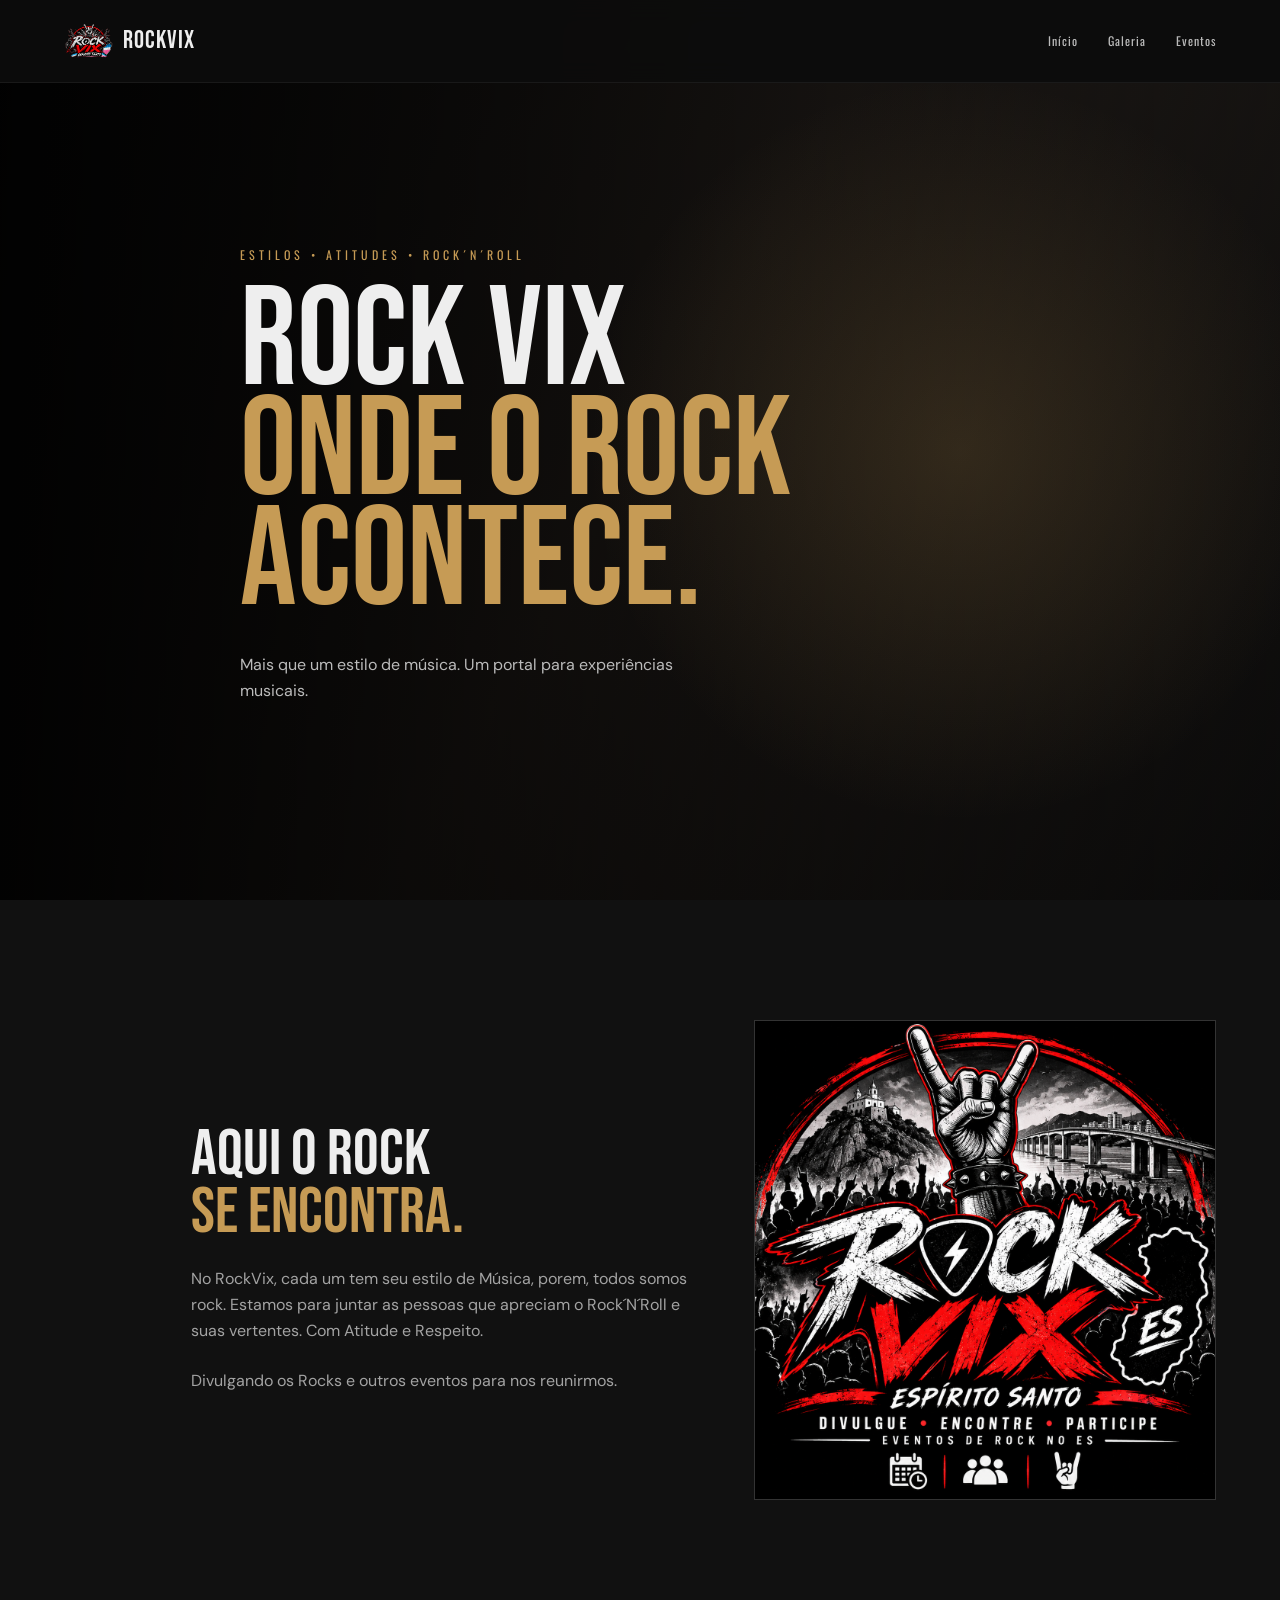
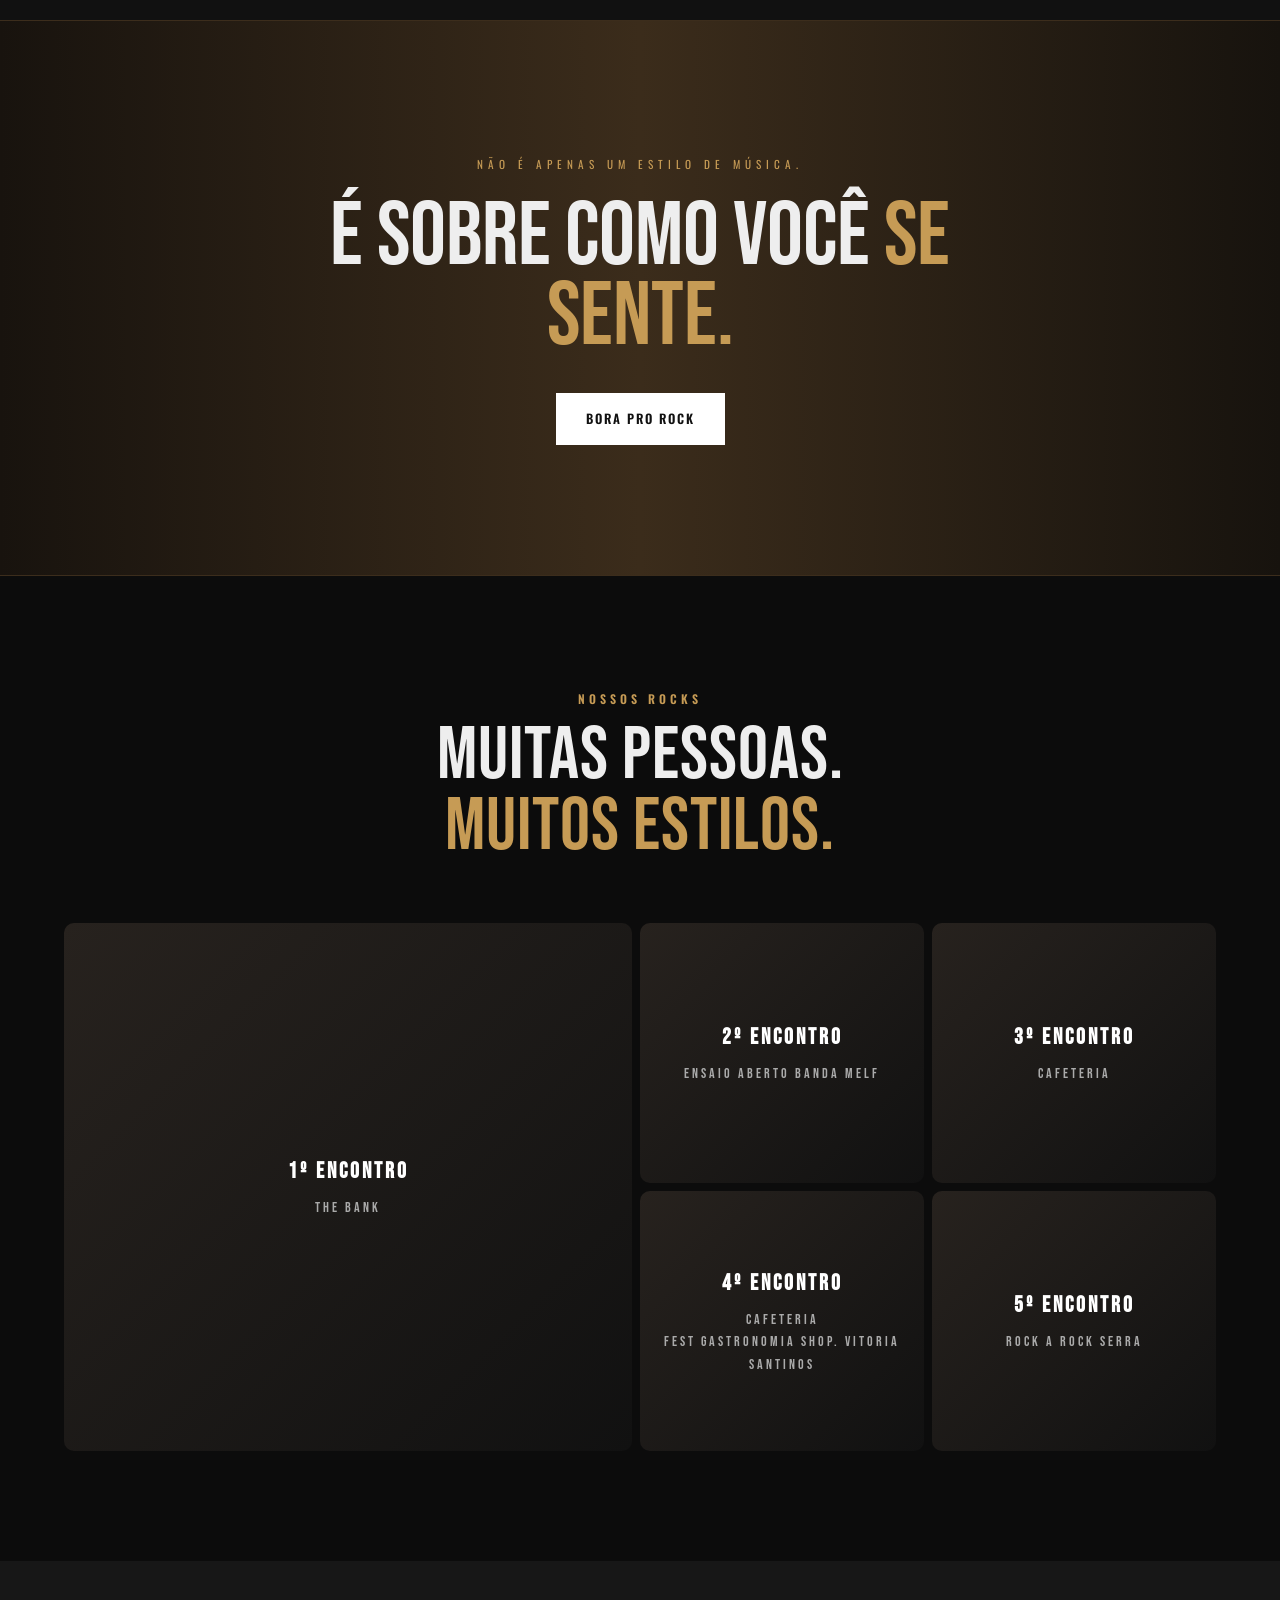
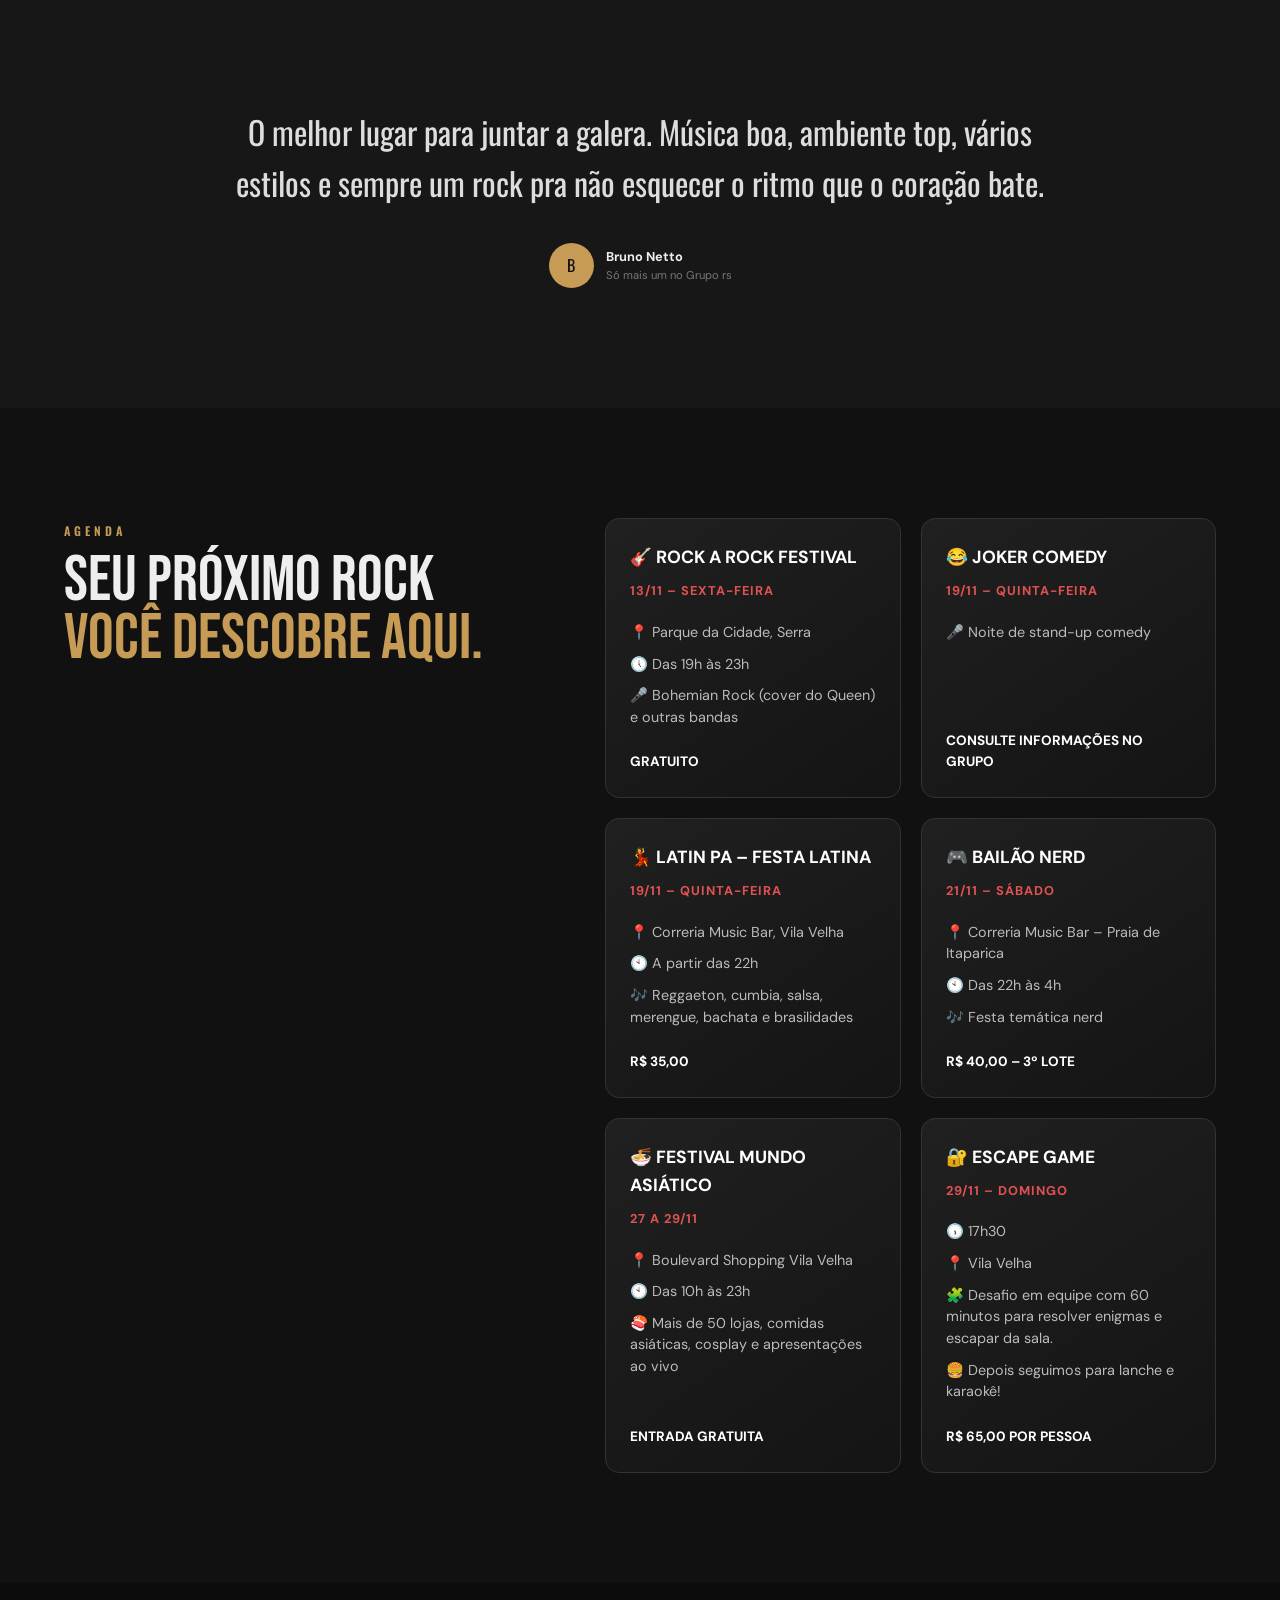
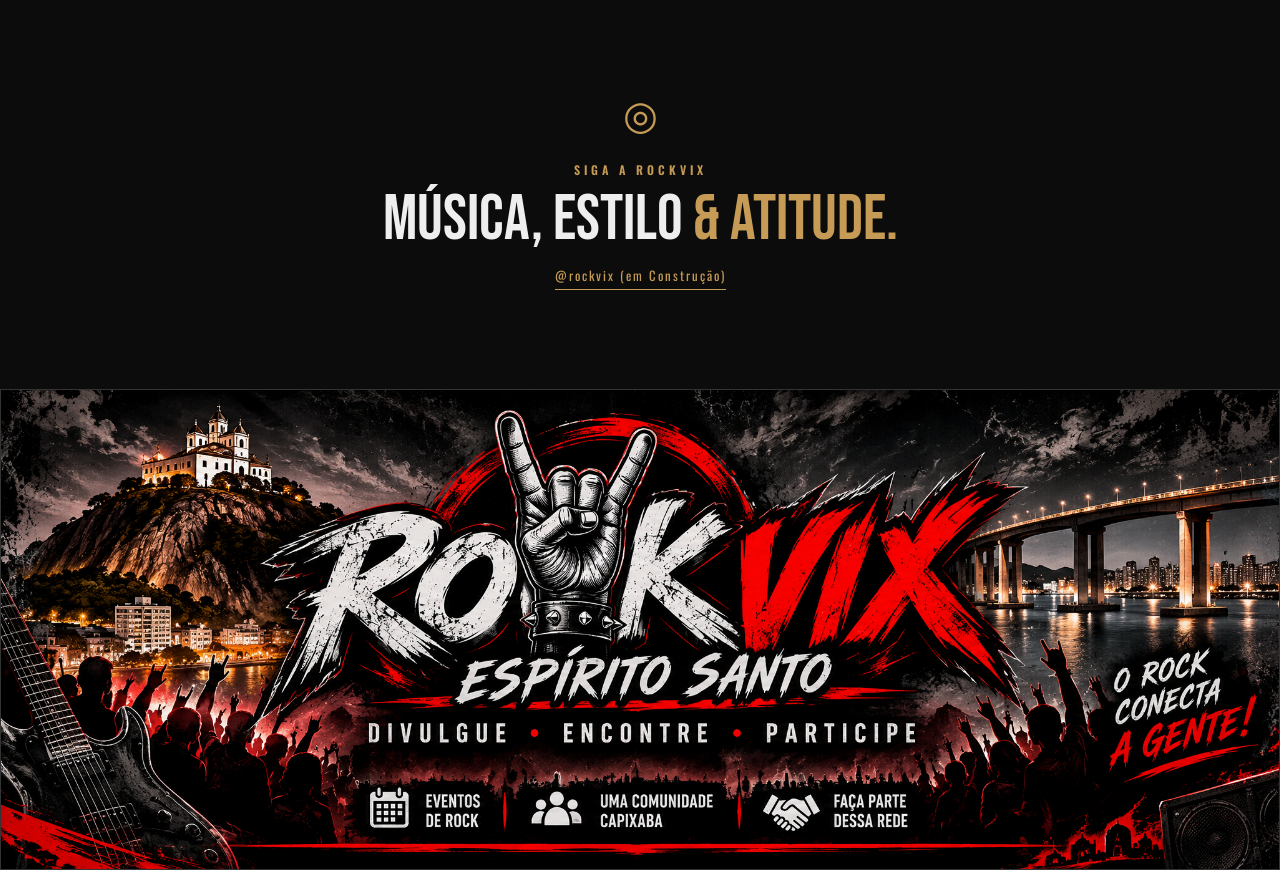
==== index.html @ 3e1a6575 "Update encounter titles and descriptions in gallery" ====
<!DOCTYPE html>
<html lang="pt-BR">
<head>
    <meta charset="UTF-8">
    <meta name="viewport" content="width=device-width, initial-scale=1.0">
    <meta name="description" content="ROCK VIX.">
    <meta name="referrer" content="strict-origin-when-cross-origin">
    <title>ROCK VIX - ONDE O ROCK ACONTECE</title>
    <link rel="preconnect" href="https://fonts.googleapis.com">
    <link rel="preconnect" href="https://fonts.gstatic.com" crossorigin>
    <link href="https://fonts.googleapis.com/css2?family=Bebas+Neue&family=DM+Sans:wght@400;500;600;700&family=Oswald:wght@400;500;600;700&display=swap"
        rel="stylesheet">
    <link rel="stylesheet" href="style.css">
</head>

<body>
<header class="header" id="header">
    <div class="container nav-container">
        <a href="#inicio" class="logo">
            <span class="logo-crown logo-container">
                <img alt="Rockvix-logo" src="logo-superior.png"/>
            </span>
            <span class="logo-text">
                ROCKVIX
            </span>
        </a>
        <nav class="nav" id="nav">
            <a href="#inicio">Início</a>
            <a href="#galeria">Galeria</a>
            <a href="#eventos">Eventos</a>
        </nav>
        <button
            class="menu-button" id="menuButton" aria-label="Abrir menu">
            ☰
        </button>
    </div>
</header>

<section class="hero" id="inicio">
    <div class="hero-background"></div>
    <div class="hero-overlay"></div>
    <div class="container hero-content">
        <span class="hero-tag">
            ESTILOS • ATITUDES • ROCK´N´ROLL
        </span>
        <h1>
           ROCK VIX
            <span>ONDE O ROCK ACONTECE.</span>
        </h1>
        <p>
            Mais que um estilo de música. Um portal para experiências musicais.
        </p>
    </div>
</section>


<section class="intro">
    <div class="container intro-grid">
        <div class="intro-number"> </div>
        <div class="intro-content">
            <h2>
                Aqui o rock
                <span>se encontra.</span>
            </h2>
            <p>
                No RockVix, cada um tem seu estilo
                de Música, porem, todos somos rock.
                Estamos para juntar as pessoas que
                apreciam o Rock´N´Roll e suas vertentes.
                Com Atitude e Respeito.
            </p>
            <p>
                Divulgando os Rocks e outros eventos para nos reunirmos.
            </p>
        </div>
        <div class="intro-image">
            <div class="image-box">
                    <img alt="Rockvix-logo" src="logo.png"/>
            </div>
        </div>
    </div>
</section>

<section class="banner">
    <div class="container banner-content">
        <span>
            NÃO É APENAS UM ESTILO DE MÚSICA.
        </span>
        <h2>
            É sobre como você
            <strong>se sente.</strong>
        </h2>
        <a href="#eventos" class="button button-light">
            BORA PRO ROCK 
        </a>
    </div>
</section>


<section class="section gallery" id="galeria">
    <div class="container">
        <div class="section-header">
            <span class="section-label">NOSSOS ROCKS</span>
            <h2>
                Muitas pessoas.
                <span>Muitos estilos.</span>
            </h2>
        </div>

        <div class="gallery-grid">

            <a href="encontro1.html" class="gallery-item large">
                <div class="gallery-placeholder">
                    <h3>1º encontro</h3>
                    <span>The Bank</span>
                </div>
            </a>

            <a href="encontro2.html" class="gallery-item">
                <div class="gallery-placeholder">
                    <h3>2º encontro</h3>
                    <span> Ensaio Aberto Banda MELF</span>
                </div>
            </a>

            <a href="encontro3.html" class="gallery-item">
                <div class="gallery-placeholder">
                    <h3>3º encontro</h3>
                    <span>Cafeteria</span>
                </div>
            </a>

            <a href="galerias/galera.html" class="gallery-item">
                <div class="gallery-placeholder">
                    <h3>4º Encontro</h3>
                    <span>Cafeteria</span>
                    <span>Fest Gastronomia Shop. Vitoria</span>
                    <span>Santinos</span>
                </div>
            </a>

            <a href="galerias/encontros.html" class="gallery-item">
                <div class="gallery-placeholder">
                    <h3>5º Encontro</h3>
                    <span>Rock a Rock Serra</span>
                </div>
            </a>

        </div>
    </div>
</section>


<section class="testimonial">
    <div class="container">
        <blockquote>
            O melhor lugar para juntar a galera.
            Música boa, ambiente top, vários estilos 
            e sempre um rock pra não esquecer o ritmo que o coração bate.
        </blockquote>

        <div class="testimonial-client">
            <div class="avatar">
                B 
            </div>
            <div>
                <strong>
                    Bruno Netto
                </strong>
                <span>
                    Só mais um no Grupo rs
                </span>
            </div>
        </div>
    </div>
</section>


<section class="section booking" id="eventos">
    <div class="container booking-grid">
        <div class="booking-info">
            <span class="section-label">AGENDA</span>
            <h2>
                Seu próximo rock
                <span>você descobre aqui.</span>
            </h2>
        </div>

        <div class="booking-events">
            <article class="event-card">
                <h3>🎸 ROCK A ROCK FESTIVAL</h3>
                <span class="event-date">13/11 – SEXTA-FEIRA</span>
                <p>📍 Parque da Cidade, Serra</p>
                <p>🕔 Das 19h às 23h</p>
                <p>🎤 Bohemian Rock (cover do Queen) e outras bandas</p>
                <span class="event-price">GRATUITO</span>
            </article>

            <article class="event-card">
                <h3>😂 JOKER COMEDY</h3>
                <span class="event-date">19/11 – QUINTA-FEIRA</span>
                <p>🎤 Noite de stand-up comedy</p>
                <span class="event-price">CONSULTE INFORMAÇÕES NO GRUPO</span>
            </article>

            <article class="event-card">
                <h3>💃 LATIN PA – FESTA LATINA</h3>
                <span class="event-date">19/11 – QUINTA-FEIRA</span>
                <p>📍 Correria Music Bar, Vila Velha</p>
                <p>🕙 A partir das 22h</p>
                <p>🎶 Reggaeton, cumbia, salsa, merengue, bachata e brasilidades</p>
                <span class="event-price">R$ 35,00</span>
            </article>

            <article class="event-card">
                <h3>🎮 BAILÃO NERD</h3>
                <span class="event-date">21/11 – SÁBADO</span>
                <p>📍 Correria Music Bar – Praia de Itaparica</p>
                <p>🕙 Das 22h às 4h</p>
                <p>🎶 Festa temática nerd</p>
                <span class="event-price">R$ 40,00 – 3º LOTE</span>
            </article>

            <article class="event-card">
                <h3>🍜 FESTIVAL MUNDO ASIÁTICO</h3>
                <span class="event-date">27 A 29/11</span>
                <p>📍 Boulevard Shopping Vila Velha</p>
                <p>🕙 Das 10h às 23h</p>
                <p>🍣 Mais de 50 lojas, comidas asiáticas, cosplay e apresentações ao vivo</p>
                <span class="event-price">ENTRADA GRATUITA</span>
            </article>

            <article class="event-card">
                <h3>🔐 ESCAPE GAME</h3>
                <span class="event-date">29/11 – DOMINGO</span>
                <p>🕠 17h30</p>
                <p>📍 Vila Velha</p>
                <p>🧩 Desafio em equipe com 60 minutos para resolver enigmas e escapar da sala.</p>
                <p>🍔 Depois seguimos para lanche e karaokê!</p>
                <span class="event-price">R$ 65,00 POR PESSOA</span>
            </article>
        </div>
    </div>
</section>

    
<section class="instagram">
    <div class="container">
        <span class="instagram-icon">◎</span>
        <span class="section-label">
            SIGA A ROCKVIX
        </span>
        <h2>
            música, estilo
            <span>& atitude.</span>
        </h2>
        <a href="https://www.instagram.com/" target="_blank" class="instagram-link">
            @rockvix (em Construção)
        </a>
    </div>
</section>

<footer
            <div class="image-box">
                    <img alt="Rockvix-rodapé" src="rodapé.png"/>
            </div>
</footer>

</body>

</html>
---- style.css ----
/* ================= RESET ================= */

* {
    margin: 0;
    padding: 0;
    box-sizing: border-box;
}


html {
    scroll-behavior: smooth;
}


body {
    font-family: "DM Sans", sans-serif;

    background: #0c0c0c;

    color: #eeeeee;

    line-height: 1.6;
}


a {
    text-decoration: none;
    color: inherit;
}


button,
input,
select,
textarea {
    font: inherit;
}


:root {

    --black: #0c0c0c;

    --black-light: #141414;

    --black-card: #191919;

    --gold: #c69b55;

    --gold-light: #e0bd7c;

    --white: #f2f2f2;

    --gray: #a3a3a3;

    --border: #292929;

    --heading: "Bebas Neue", sans-serif;

    --display: "Oswald", sans-serif;

}


/* ================= GENERAL ================= */

.container {
    width: min(1180px, 90%);

    margin: auto;
}


.section {
    padding: 110px 0;
}


.section-header {
    text-align: center;

    max-width: 700px;

    margin: 0 auto 60px;
}


.section-label {
    display: inline-block;

    color: var(--gold);

    font-family: var(--display);

    font-size: 0.75rem;

    font-weight: 600;

    letter-spacing: 4px;

    margin-bottom: 12px;
}


.section-header h2 {
    font-family: var(--heading);

    font-size: clamp(3rem, 6vw, 4.7rem);

    font-weight: 400;

    line-height: 0.95;

    letter-spacing: 1px;
}


.section-header h2 span {
    color: var(--gold);

    display: block;
}


.section-header p {
    color: var(--gray);

    margin-top: 20px;
}


/* ================= BUTTONS ================= */

.button {
    min-height: 52px;

    display: inline-flex;

    align-items: center;

    justify-content: center;

    padding: 0 30px;

    font-family: var(--display);

    font-size: 0.8rem;

    letter-spacing: 2px;

    font-weight: 600;

    transition: 0.3s;

    cursor: pointer;
}


.button-primary {
    background: var(--gold);

    color: #111;
}


.button-primary:hover {
    background: var(--gold-light);

    transform: translateY(-2px);
}


.button-outline {
    border: 1px solid #777;

    color: white;
}


.button-outline:hover {
    border-color: var(--gold);

    color: var(--gold);
}


.button-light {
    background: white;

    color: #111;
}


.button-light:hover {
    background: var(--gold);

    color: #111;
}


.button-full {
    width: 100%;
}


/* ================= HEADER ================= */

.header {
    position: fixed;

    top: 0;
    left: 0;

    width: 100%;

    z-index: 1000;

    background: rgba(12, 12, 12, 0.92);

    backdrop-filter: blur(12px);

    border-bottom: 1px solid rgba(255,255,255,0.06);
}


.nav-container {
    min-height: 82px;

    display: flex;

    align-items: center;

    justify-content: space-between;
}


.logo {
    display: flex;
    align-items: center;
    gap: 9px;
}

.logo-crown {
    color: var(--gold);
    font-size: 2rem;
}
.logo-container {
    width: 50px;
    height: 50px;
    display: flex;
    align-items: center;
    justify-content: center;
    flex-shrink: 0;
}

.logo-container img {
    width: 100%;
    height: 100%;
    max-width: 100%;
    max-height: 100%;
    object-fit: contain;
    display: block;
}

.logo-text {
    font-family: var(--heading);

    font-size: 1.55rem;

    line-height: 0.75;

    letter-spacing: 1px;
}


.logo-text strong {
    display: block;

    color: var(--gold);

    font-weight: 400;
}


.logo-text small {
    display: block;

    font-family: var(--display);

    font-size: 0.39rem;

    letter-spacing: 4px;

    color: #aaa;

    margin-top: 6px;
}


.nav {
    display: flex;

    align-items: center;

    gap: 30px;
}


.nav > a:not(.nav-button) {
    font-family: var(--display);

    font-size: 0.75rem;

    letter-spacing: 1px;

    color: #bbb;

    transition: 0.3s;
}


.nav > a:not(.nav-button):hover {
    color: var(--gold);
}


.nav-button {
    padding: 11px 20px;

    background: var(--gold);

    color: #111;

    font-family: var(--display);

    font-size: 0.75rem;

    letter-spacing: 1px;
}


.menu-button {
    display: none;

    border: 0;

    background: transparent;

    color: white;

    font-size: 1.7rem;

    cursor: pointer;
}


/* ================= HERO ================= */

.hero {
    min-height: 100vh;

    position: relative;

    display: flex;

    align-items: center;

    overflow: hidden;
}


.hero-background {
    position: absolute;

    inset: 0;

    background:
        linear-gradient(
            120deg,
            #191919,
            #38302a,
            #111
        );

    transform: scale(1.05);
}


.hero-overlay {
    position: absolute;

    inset: 0;

    background:
        radial-gradient(
            circle at 75% 50%,
            rgba(198,155,85,0.18),
            transparent 35%
        ),

        linear-gradient(
            90deg,
            rgba(0,0,0,0.95),
            rgba(0,0,0,0.45)
        );
}


.hero-content {
    position: relative;

    z-index: 2;

    max-width: 800px;

    padding-top: 80px;
}


.hero-tag {
    color: var(--gold);

    font-family: var(--display);

    font-size: 0.75rem;

    letter-spacing: 4px;
}


.hero h1 {
    font-family: var(--heading);

    font-size: clamp(5rem, 11vw, 9.5rem);

    line-height: 0.78;

    font-weight: 400;

    margin-top: 20px;
}


.hero h1 span {
    color: var(--gold);

    display: block;
}


.hero p {
    max-width: 500px;

    color: #bbb;

    margin: 35px 0;

    font-size: 1rem;
}


.hero-buttons {
    display: flex;

    gap: 14px;

    flex-wrap: wrap;
}


.hero-bottom {
    position: absolute;

    bottom: 30px;

    left: 50%;

    transform: translateX(-50%);

    width: min(1180px, 90%);

    display: flex;

    justify-content: space-between;

    color: #777;

    font-family: var(--display);

    font-size: 0.65rem;

    letter-spacing: 2px;
}


/* ================= INTRO ================= */

.intro {
    padding: 120px 0;

    background: #111;
}


.intro-grid {
    display: grid;

    grid-template-columns: 0.15fr 1fr 0.9fr;

    gap: 50px;

    align-items: center;
}


.intro-number span {
    color: #444;

    font-family: var(--heading);

    font-size: 4rem;
}


.intro-content h2 {
    font-family: var(--heading);

    font-size: clamp(3rem, 5vw, 5rem);

    line-height: 0.9;

    font-weight: 400;
}


.intro-content h2 span {
    display: block;

    color: var(--gold);
}


.intro-content p {
    max-width: 580px;

    color: var(--gray);

    margin-top: 25px;
}


.text-link {
    display: inline-block;

    margin-top: 30px;

    color: var(--gold);

    font-family: var(--display);

    font-size: 0.72rem;

    letter-spacing: 2px;

    border-bottom: 1px solid var(--gold);

    padding-bottom: 5px;
}


.intro-image {
    height: 480px;
}


.image-box {
    height: 100%;
    width: 100%;
    display: flex;
    flex-direction: column;
    justify-content: center;
    align-items: center;
    overflow: hidden;
    background: linear-gradient(
        135deg,
        #28221d,
        #121212
    );
    border: 1px solid #333;
}

.image-box img {
    width: 100%;
    height: 100%;
    object-fit: cover;
}


.image-box strong {
    color: var(--gold);

    font-weight: 400;
}


.image-box small {
    font-family: var(--display);

    font-size: 0.65rem;

    letter-spacing: 7px;

    color: #777;

    margin-top: 15px;
}

.booking-grid {
    display: grid;
    grid-template-columns: 0.8fr 1.5fr;
    gap: 50px;
    align-items: start;
}

.booking-info {
    position: sticky;
    top: 100px;
}

.booking-events {
    display: grid;
    grid-template-columns: repeat(2, minmax(0, 1fr));
    gap: 20px;
}

.event-card {
    background: linear-gradient(
        145deg,
        #202020,
        #141414
    );

    border: 1px solid #333;
    border-radius: 14px;
    padding: 24px;

    display: flex;
    flex-direction: column;
    align-items: flex-start;

    transition: transform 0.3s ease,
                border-color 0.3s ease,
                box-shadow 0.3s ease;
}

.event-card:hover {
    transform: translateY(-5px);
    border-color: #b83232;
    box-shadow: 0 8px 25px rgba(0, 0, 0, 0.3);
}

.event-card h3 {
    color: #fff;
    font-size: 1.1rem;
    margin-bottom: 10px;
}

.event-date {
    color: #e05252;
    font-size: 0.8rem;
    font-weight: bold;
    letter-spacing: 1px;
    margin-bottom: 15px;
}

.event-card p {
    color: #bbb;
    font-size: 0.9rem;
    line-height: 1.5;
    margin: 5px 0;
}

.event-price {
    display: inline-block;
    margin-top: auto;
    padding-top: 18px;
    color: #fff;
    font-size: 0.85rem;
    font-weight: bold;
}

.gallery-placeholder {
    width: 100%;
    min-height: 180px;
    display: flex;
    flex-direction: column;
    justify-content: center;
    align-items: center;
    text-align: center;
    background: #181818;
    border-radius: 10px;

}

.gallery-placeholder h3 {
    margin: 0 0 8px;
    color: #fff;
    font-size: 22px;
    text-align: center;
}

.gallery-placeholder span {
    color: #aaa;
    font-size: 14px;
    text-align: center;
}

.photo-grid {
    display: grid;
    grid-template-columns: repeat(
        auto-fill,
        minmax(220px, 1fr)
    );
    gap: 15px;
    margin-top: 30px;
}

.photo-item {
    width: 100%;
    aspect-ratio: 8 / 8;
    overflow: hidden;
    border-radius: 10px;
    background: #181818;
}

.photo-item img,
.photo-item video {
    width: 100%;
    height: 100%;
    object-fit: cover;
    display: block;
    transition: all 0.4s ease;
}

.photo-item {
    width: 100%;
    aspect-ratio: 4 / 3;
    overflow: hidden;
    border-radius: 10px;
    position: relative;
}

.photo-item img,
.photo-item video {
    width: 100%;
    height: 100%;
    object-fit: cover;
    display: block;
    transition: all 0.4s ease;
}

.photo-item:hover {
    overflow: visible;
    z-index: 100;
}

.photo-item:hover img {
    position: absolute;
    width: 100%;
    height: 100%;
    inset: 0;
    object-fit: contain;
    transform: scale(2.5);
    background: #181818;
    border-radius: 10px;
    box-shadow: 0 10px 30px rgba(0, 0, 0, 0.8);
}

.photo-item iframe {
    width: 100%;
    height: 100%;
    border: none;
    display: block;
    border-radius: 10px;
}


/* ================= BANNER ================= */

.banner {
    padding: 130px 0;

    background:
        linear-gradient(
            90deg,
            #18130e,
            #3b2c1b,
            #17130e
        );

    text-align: center;

    border-top: 1px solid #3c2d1c;

    border-bottom: 1px solid #3c2d1c;
}


.banner-content {
    max-width: 800px;
}


.banner span {
    color: var(--gold);

    font-family: var(--display);

    font-size: 0.7rem;

    letter-spacing: 5px;
}


.banner h2 {
    font-family: var(--heading);

    font-size: clamp(3.5rem, 7vw, 6rem);

    line-height: 0.9;

    font-weight: 400;

    margin: 20px 0 35px;
}


.banner h2 strong {
    color: var(--gold);

    font-weight: 400;
}


/* ================= GALLERY ================= */

.gallery {
    background: #0c0c0c;
}


.gallery-grid {
    display: grid;

    grid-template-columns: 2fr 1fr 1fr;

    grid-template-rows: 260px 260px;

    gap: 8px;
}


.gallery-item.large {
    grid-row: span 2;
}


.gallery-item {
    overflow: hidden;
}


.gallery-placeholder {
    width: 100%;
    height: 100%;

    display: flex;

    justify-content: center;

    align-items: center;

    background:
        linear-gradient(
            135deg,
            #27221e,
            #111
        );

    color: #666;

    font-family: var(--heading);

    font-size: 2rem;

    letter-spacing: 3px;

    transition: 0.4s;
}


.gallery-item:hover .gallery-placeholder {
    color: var(--gold);

    transform: scale(1.04);
}


/* ================= TESTIMONIAL ================= */

.testimonial {
    padding: 120px 0;

    text-align: center;

    background: #171717;
}


.quote {
    display: block;

    color: var(--gold);

    font-family: Georgia, serif;

    font-size: 5rem;

    line-height: 0.5;
}


.testimonial blockquote {
    max-width: 850px;

    margin: 25px auto 35px;

    font-family: var(--display);

    font-size: clamp(1.4rem, 3vw, 2rem);

    font-weight: 400;

    color: #ddd;
}


.testimonial-client {
    display: flex;

    align-items: center;

    justify-content: center;

    gap: 12px;

    text-align: left;
}


.avatar {
    width: 45px;
    height: 45px;

    display: flex;

    align-items: center;
    justify-content: center;

    border-radius: 50%;

    background: var(--gold);

    color: #111;

    font-family: var(--display);
}


.testimonial-client strong,
.testimonial-client span {
    display: block;
}


.testimonial-client strong {
    font-size: 0.8rem;
}


.testimonial-client span {
    color: #777;

    font-size: 0.7rem;
}


/* ================= BOOKING ================= */

.booking {
    background: #111;
}


.booking-grid {
    display: grid;

    grid-template-columns: 0.85fr 1.15fr;

    gap: 90px;

    align-items: start;
}


.booking-info h2 {
    font-family: var(--heading);

    font-size: clamp(3rem, 5vw, 4.7rem);

    line-height: 0.9;

    font-weight: 400;
}


.booking-info h2 span {
    color: var(--gold);

    display: block;
}


.booking-info > p {
    color: var(--gray);

    margin: 25px 0 40px;
}


.opening-hours {
    border-top: 1px solid var(--border);

    border-bottom: 1px solid var(--border);

    padding: 25px 0;

    margin-bottom: 30px;
}


.opening-hours h3 {
    font-family: var(--display);

    color: var(--gold);

    font-size: 0.7rem;

    letter-spacing: 2px;

    margin-bottom: 15px;
}


.opening-hours div {
    display: flex;

    justify-content: space-between;

    color: #777;

    font-size: 0.75rem;

    margin-bottom: 7px;
}


.opening-hours strong {
    color: #ddd;

    font-weight: 500;
}


.location {
    display: flex;

    gap: 15px;

    color: var(--gray);

    font-size: 0.8rem;
}


.location span {
    font-size: 1.2rem;
}


.booking-form-wrapper {
    padding: 45px;

    background: #191919;

    border: 1px solid var(--border);
}


.form-group {
    margin-bottom: 20px;
}


.form-group label {
    display: block;

    color: #aaa;

    font-family: var(--display);

    font-size: 0.68rem;

    letter-spacing: 2px;

    margin-bottom: 7px;
}


.form-group input,
.form-group select,
.form-group textarea {
    width: 100%;

    background: #101010;

    border: 1px solid #333;

    color: white;

    padding: 13px 14px;

    border-radius: 0;

    outline: none;

    transition: 0.3s;
}


.form-group input:focus,
.form-group select:focus,
.form-group textarea:focus {
    border-color: var(--gold);
}


.form-group textarea {
    resize: vertical;
}


.form-row {
    display: grid;

    grid-template-columns: 1fr 1fr;

    gap: 15px;
}


.booking-form-wrapper small {
    display: block;

    text-align: center;

    color: #666;

    font-size: 0.65rem;

    margin-top: 12px;
}


/* ================= INSTAGRAM ================= */

.instagram {
    padding: 100px 0;

    text-align: center;

    background: #0c0c0c;
}


.instagram-icon {
    display: block;

    color: var(--gold);

    font-size: 2.5rem;

    margin-bottom: 10px;
}


.instagram h2 {
    font-family: var(--heading);

    font-size: 4rem;

    font-weight: 400;

    line-height: 0.9;

    margin-bottom: 15px;
}


.instagram h2 span {
    color: var(--gold);
}


.instagram p {
    color: #777;

    margin-bottom: 20px;
}


.instagram-link {
    color: var(--gold);

    font-family: var(--display);

    font-size: 0.8rem;

    letter-spacing: 2px;

    border-bottom: 1px solid var(--gold);

    padding-bottom: 4px;
}


/* ================= FOOTER ================= */

.footer {
    background: #080808;

    border-top: 1px solid #222;

    padding-top: 70px;
}


.footer-grid {
    display: grid;

    grid-template-columns: 2fr 1fr 1.5fr 1fr;

    gap: 50px;

    padding-bottom: 60px;
}


.footer-logo {
    margin-bottom: 20px;
}


.footer p {
    color: #666;

    font-size: 0.8rem;

    max-width: 250px;
}


.footer h4 {
    color: var(--gold);

    font-family: var(--display);

    font-size: 0.7rem;

    letter-spacing: 2px;

    margin-bottom: 18px;
}


.footer-grid > div:not(:first-child) a,
.footer-grid > div:not(:first-child) span,
.footer-grid > div:not(:first-child) strong {
    display: block;

    color: #777;

    font-size: 0.75rem;

    margin-bottom: 9px;
}


.footer-grid a:hover {
    color: var(--gold) !important;
}


.footer-grid strong {
    color: #ddd !important;
}


.footer-bottom {
    max-width: 1180px;

    margin: auto;

    padding: 20px 0;

    border-top: 1px solid #1d1d1d;

    display: flex;

    justify-content: space-between;

    color: #555;

    font-size: 0.65rem;
}


/* ================= WHATSAPP ================= */

.whatsapp {
    position: fixed;

    right: 25px;

    bottom: 25px;

    width: 58px;

    height: 58px;

    display: flex;

    align-items: center;

    justify-content: center;

    background: #25d366;

    color: white;

    border-radius: 50%;

    font-size: 1.5rem;

    box-shadow: 0 8px 30px rgba(0,0,0,0.4);

    z-index: 999;

    transition: 0.3s;
}


.whatsapp:hover {
    transform: scale(1.1);
}


/* ================= RESPONSIVE ================= */

@media (max-width: 900px) {

    .nav {
        position: absolute;
        top: 82px;
        left: 0;
        width: 100%;
        padding: 25px;
        background: #111;
        display: flex;
        flex-direction: column;
        align-items: stretch;
        gap: 18px;
        border-bottom: 1px solid #292929;
        transform: translateY(-150%);
        transition: 0.3s;
    }

    .booking-grid {
        grid-template-columns: 1fr;
        gap: 30px;
    }

    .booking-info {
        position: static;
    }

    .nav.active {
        transform: translateY(0);
    }

    .nav-button {
        text-align: center;
    }

    .menu-button {
        display: block;
    }

    .intro-grid {
        grid-template-columns: 1fr;
        gap: 35px;
    }

    .intro-number {
        display: none;
    }

    .services-grid {
        grid-template-columns: repeat(2, 1fr);
    }

    .booking-grid {
        grid-template-columns: 1fr;
        gap: 50px;
    }

    .footer-grid {
        grid-template-columns: repeat(2, 1fr);
    }

}

@media (max-width: 600px) {

    .section {
        padding: 75px 0;
    }

    .hero h1 {
        font-size: 5rem;
    }

    .hero-buttons {
        flex-direction: column;
    }

    .button {
        width: 100%;
    }

    .hero-bottom {
        display: none;
    }

    .intro-image {
        height: 350px;
    }

    .services-grid {
        grid-template-columns: 1fr;
    }

    .price-item {
        padding: 18px 10px;
    }

    .price-item h3 {
        font-size: 1.5rem;
    }

    .price-item strong {
        font-size: 1.6rem;
    }

    .gallery-grid {
        grid-template-columns: 1fr 1fr;
        grid-template-rows: repeat(3, 180px);
    }

    .gallery-item.large {
        grid-column: span 2;
        grid-row: span 1;
    }

    .booking-form-wrapper {
        padding: 25px;
    }

    .form-row {
        grid-template-columns: 1fr;
        gap: 0;
    }

    .footer-grid {
        grid-template-columns: 1fr;
        gap: 35px;
    }

    .footer-bottom {
        width: 90%;
        flex-direction: column;
        gap: 8px;
    }

    .whatsapp {
        right: 18px;
        bottom: 18px;
    }
}
```
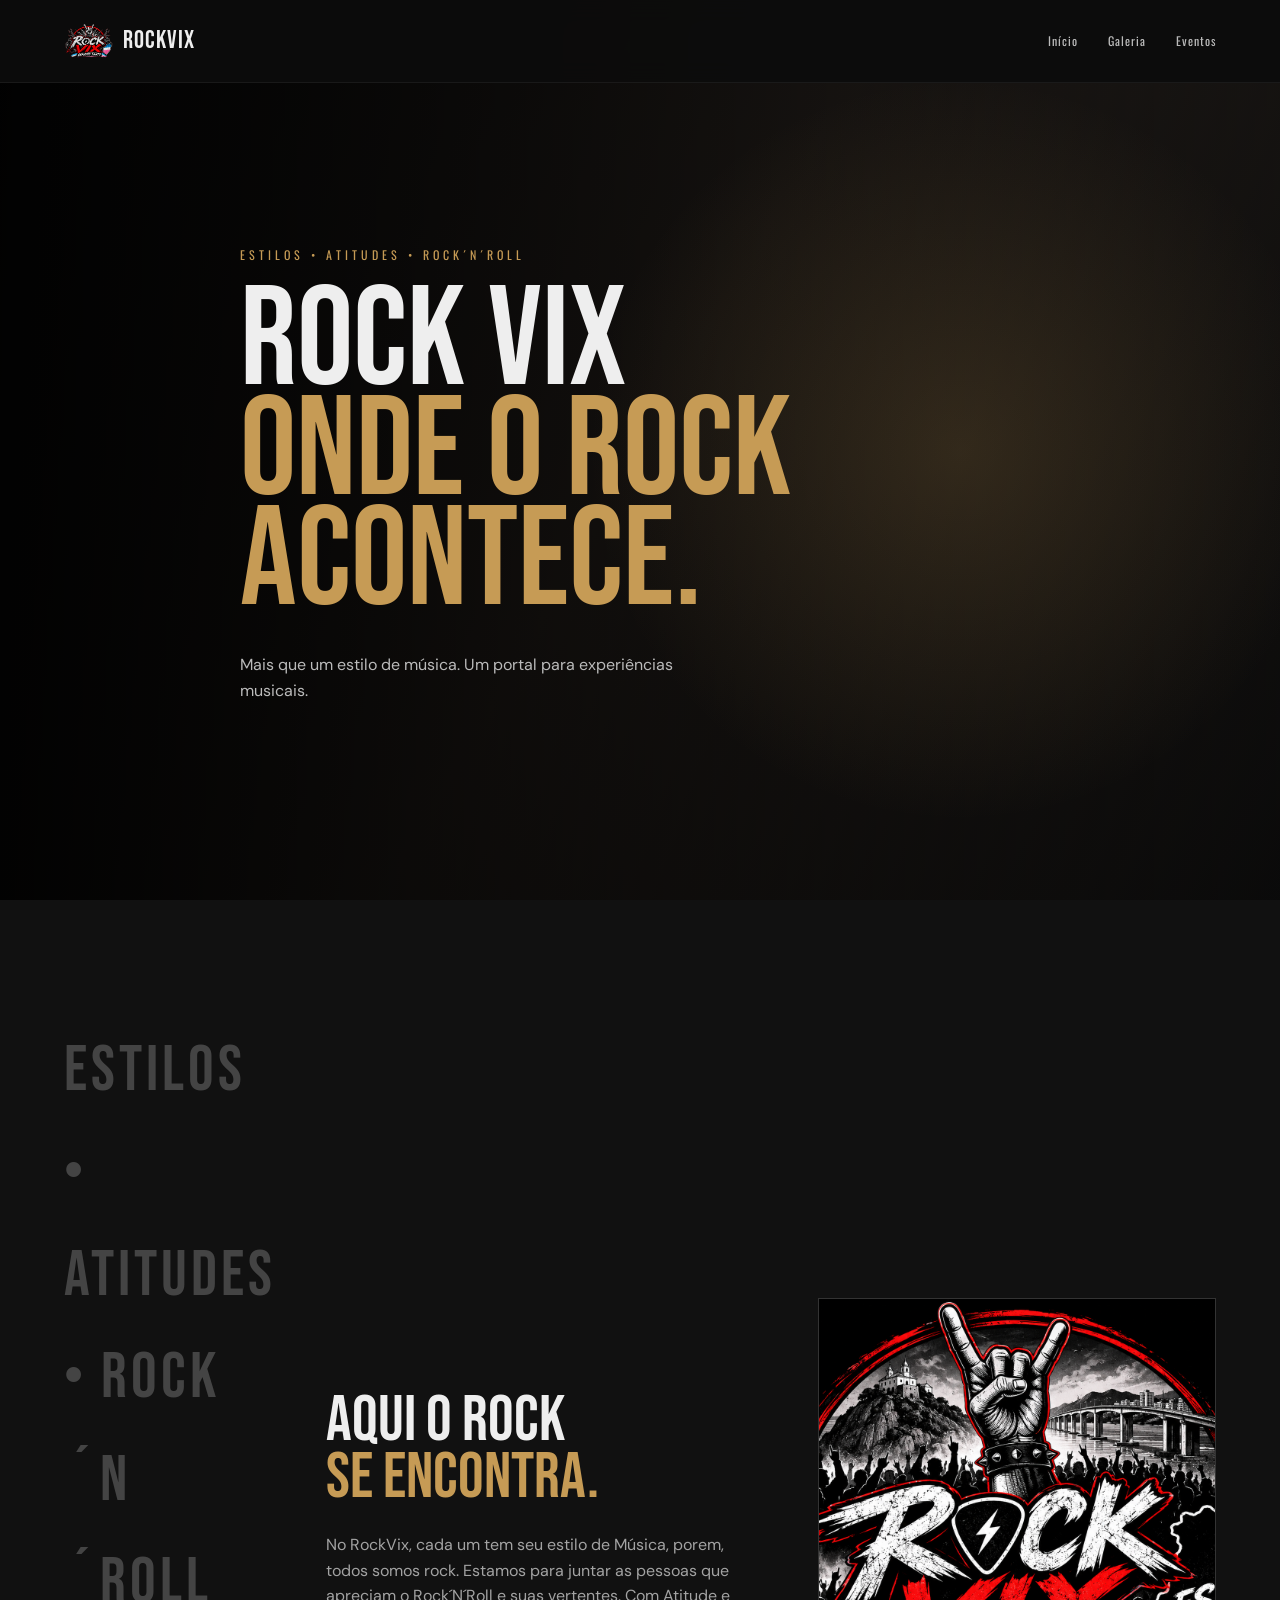
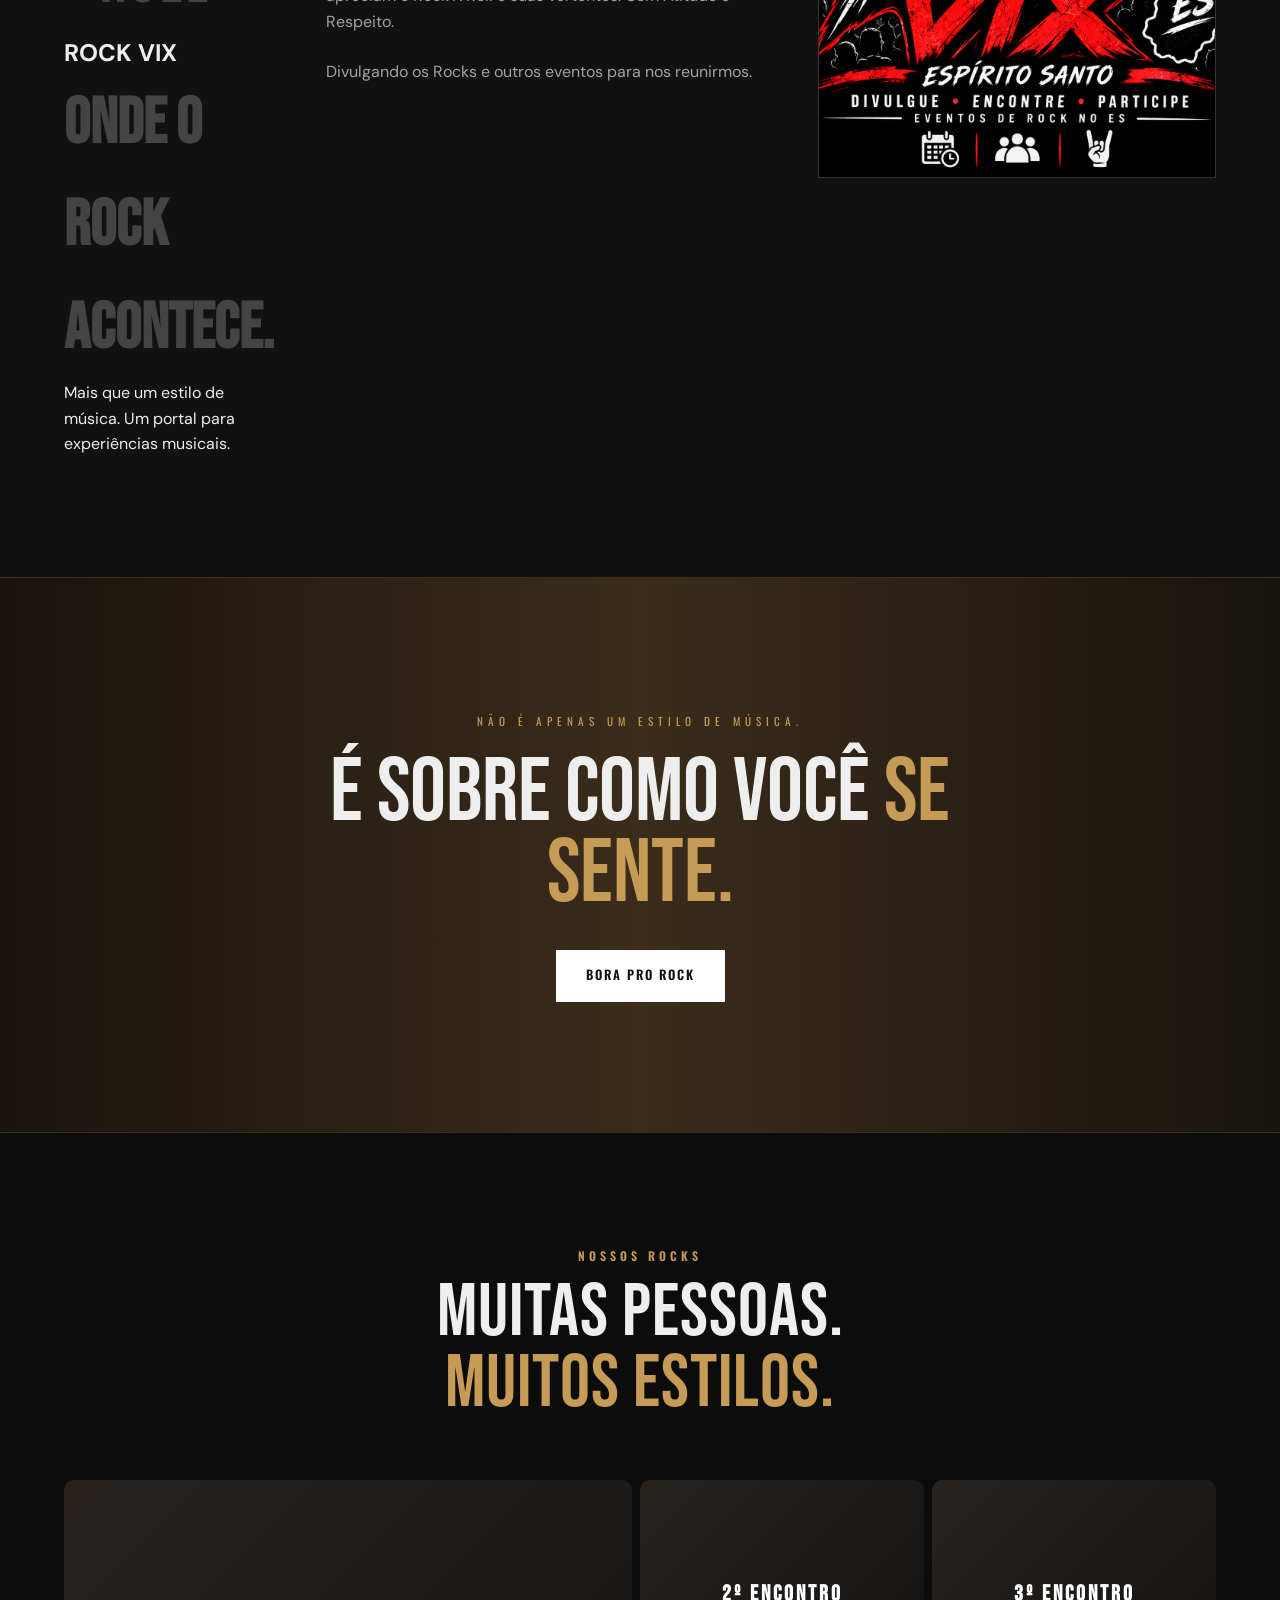
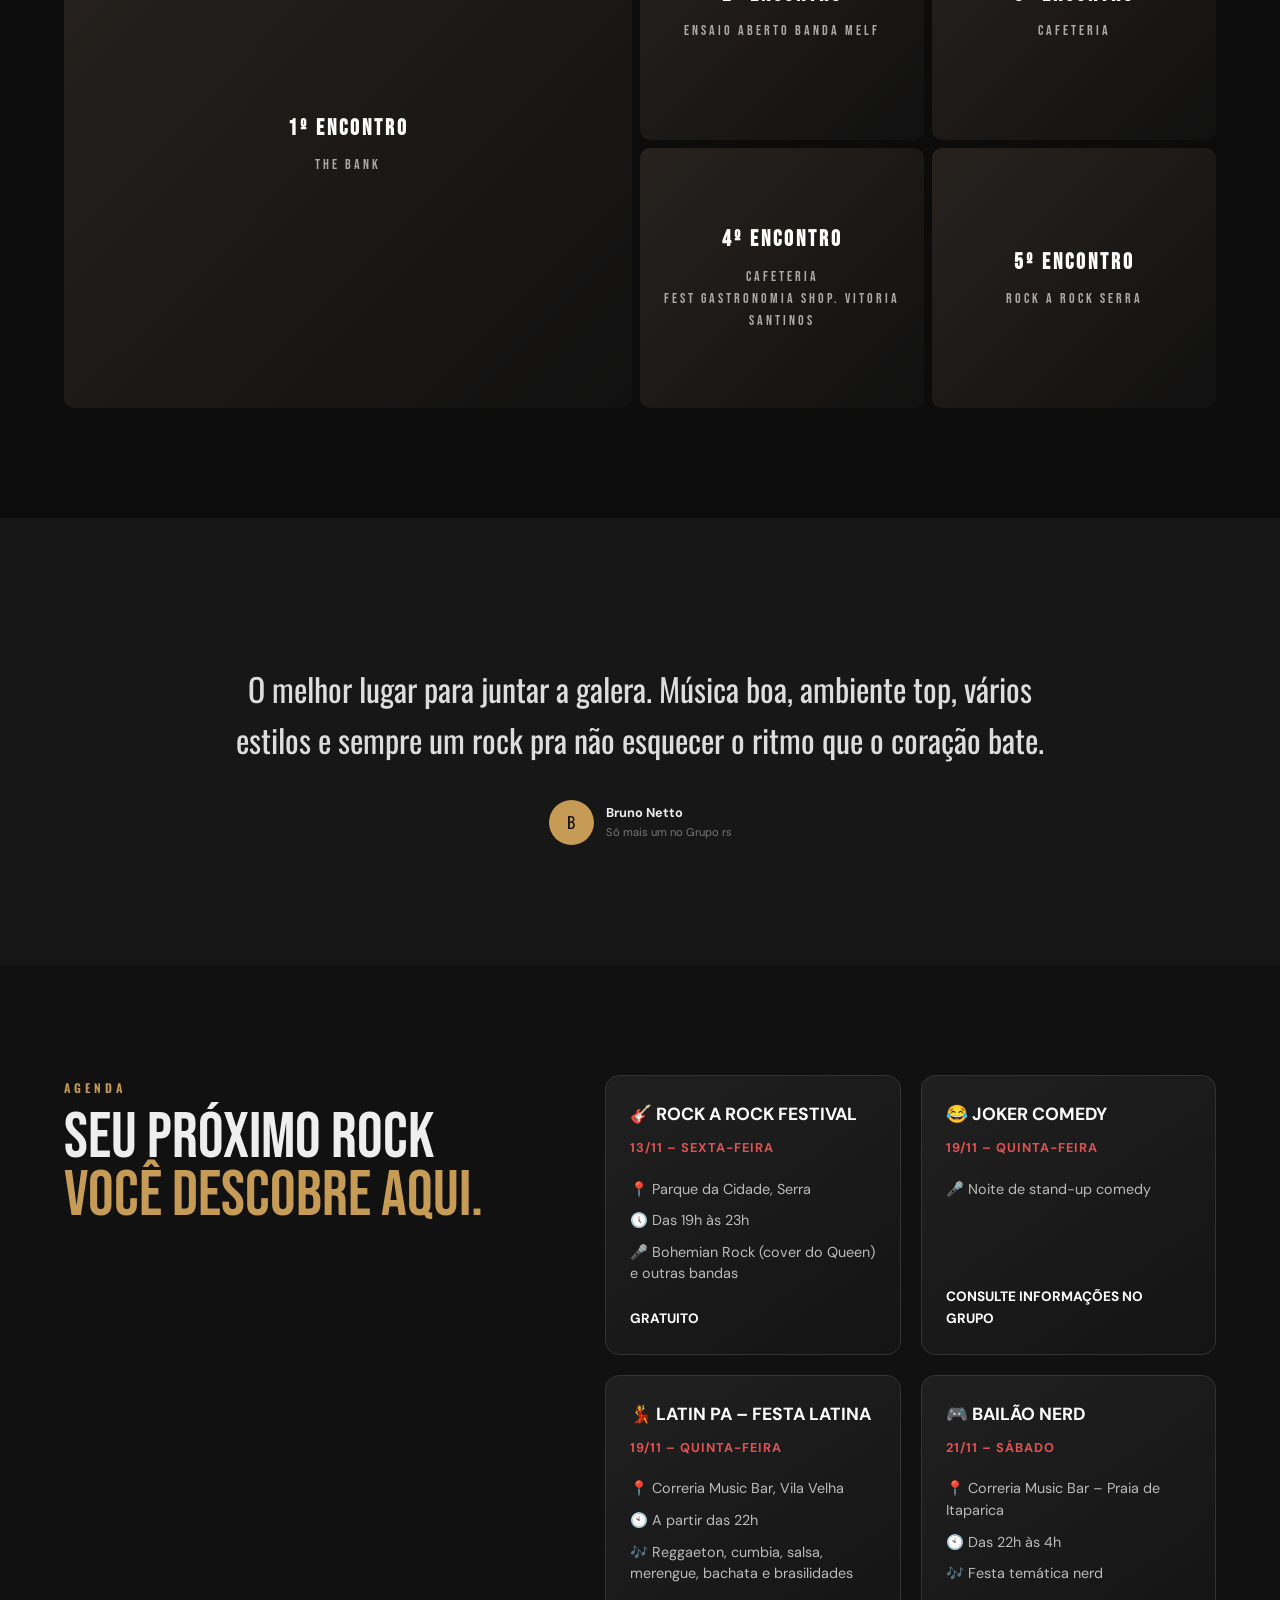
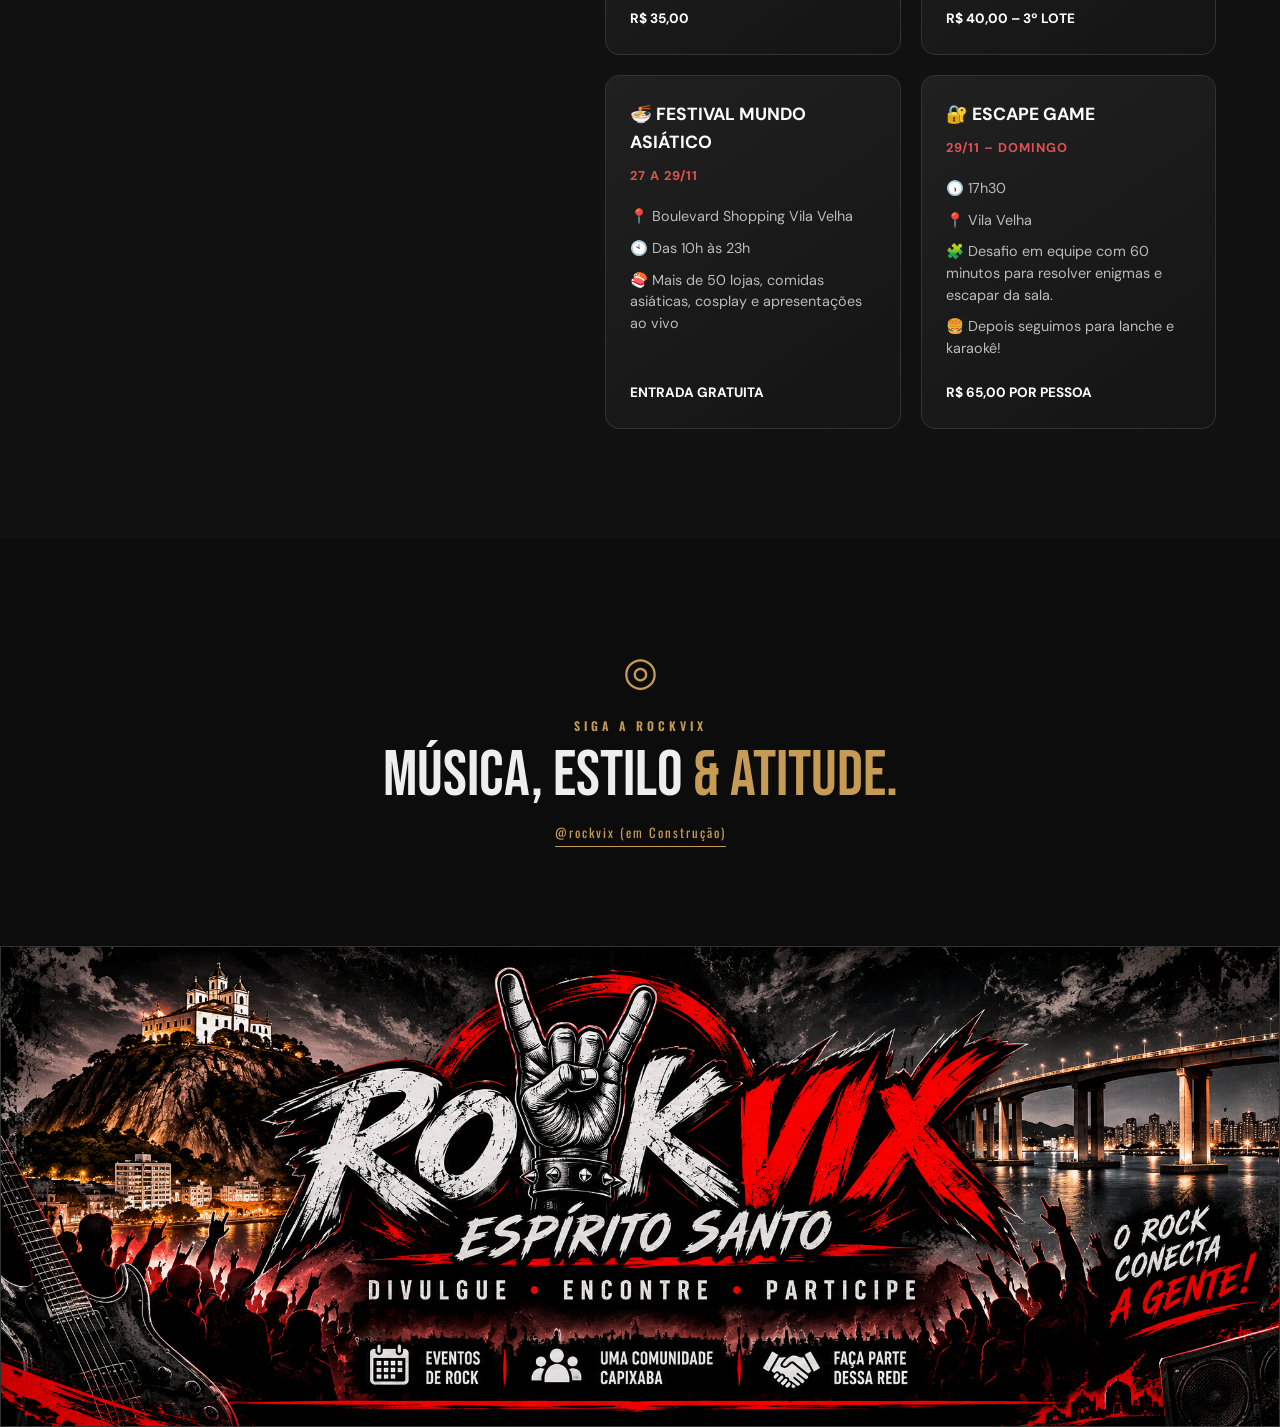
==== commit 558689ab: "Update index.html" ====
--- a/index.html
+++ b/index.html
@@ -56,7 +56,18 @@
 
 <section class="intro">
     <div class="container intro-grid">
-        <div class="intro-number"> </div>
+        <div class="intro-number"> 
+        <span class="hero-tag">
+            ESTILOS • ATITUDES • ROCK´N´ROLL
+        </span>
+        <h1>
+           ROCK VIX
+            <span>ONDE O ROCK ACONTECE.</span>
+        </h1>
+        <p>
+            Mais que um estilo de música. Um portal para experiências musicais.
+        </p>
+        </div>
         <div class="intro-content">
             <h2>
                 Aqui o rock
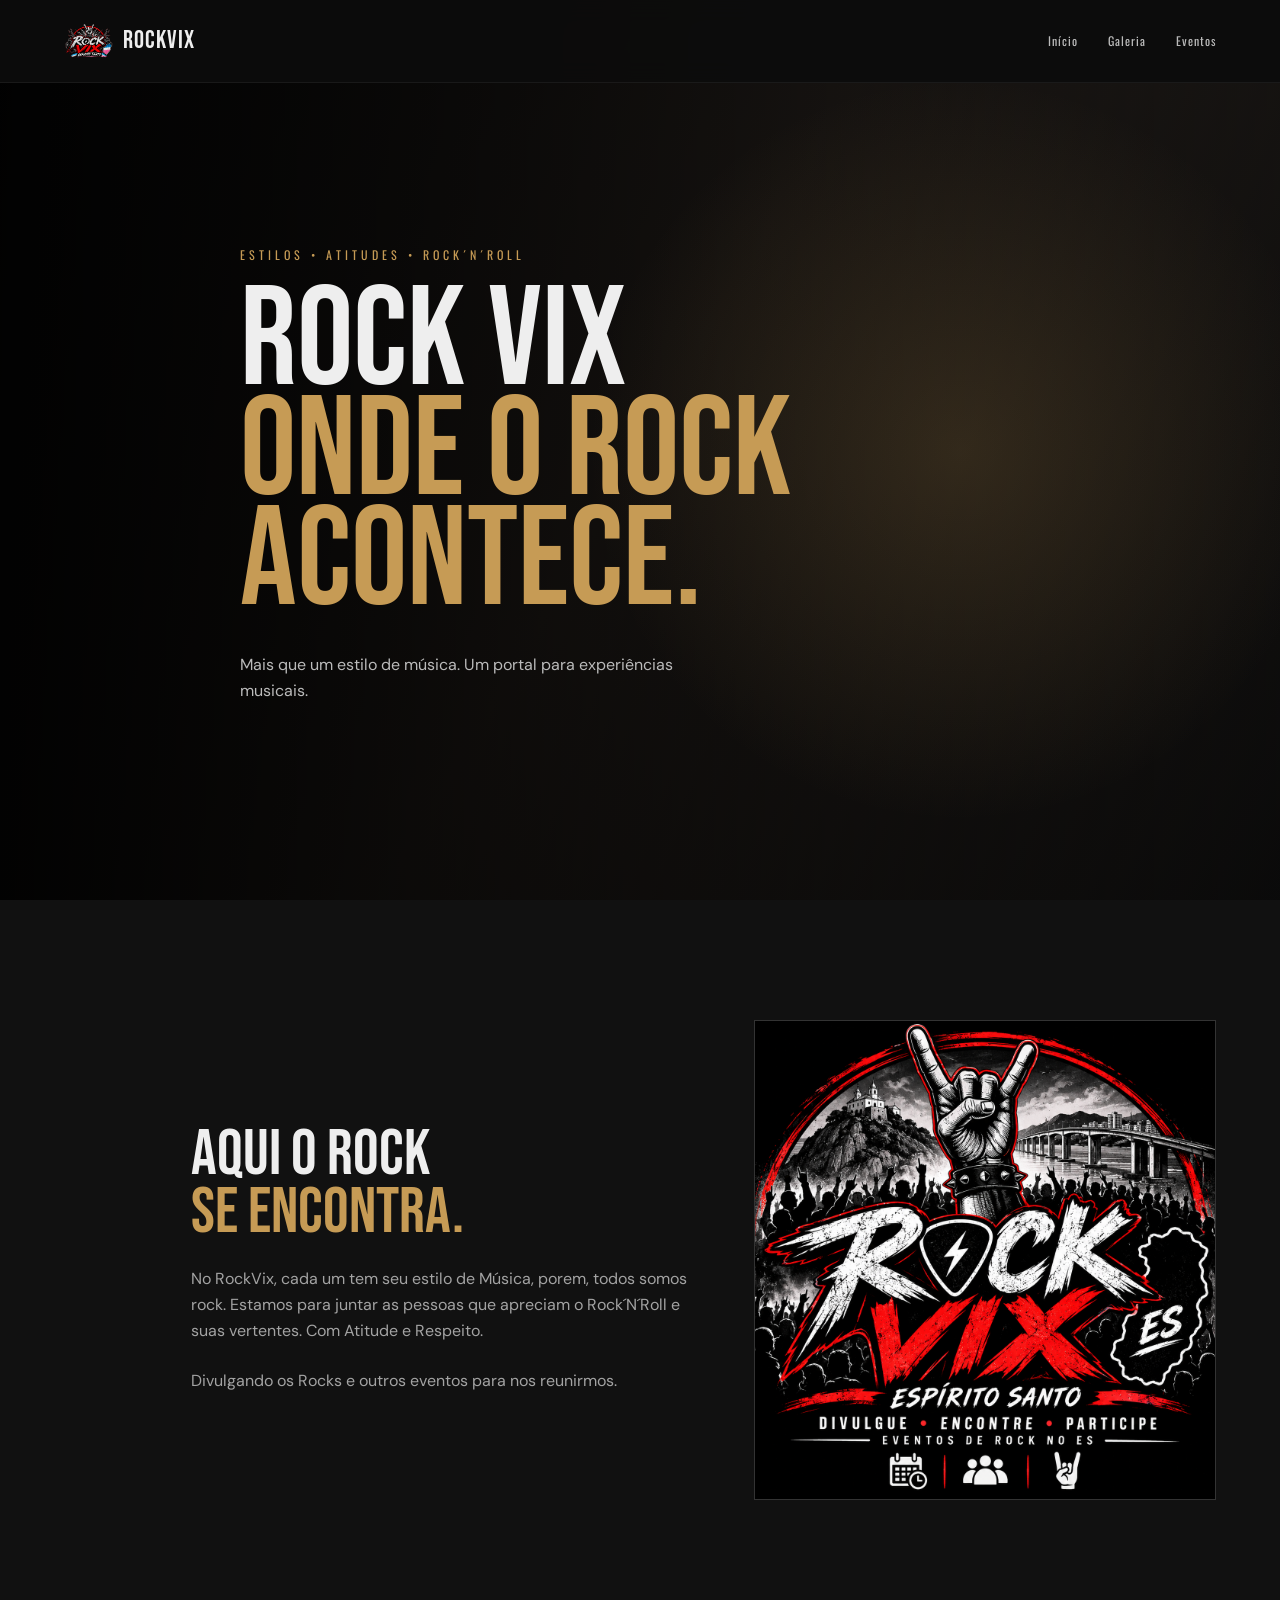
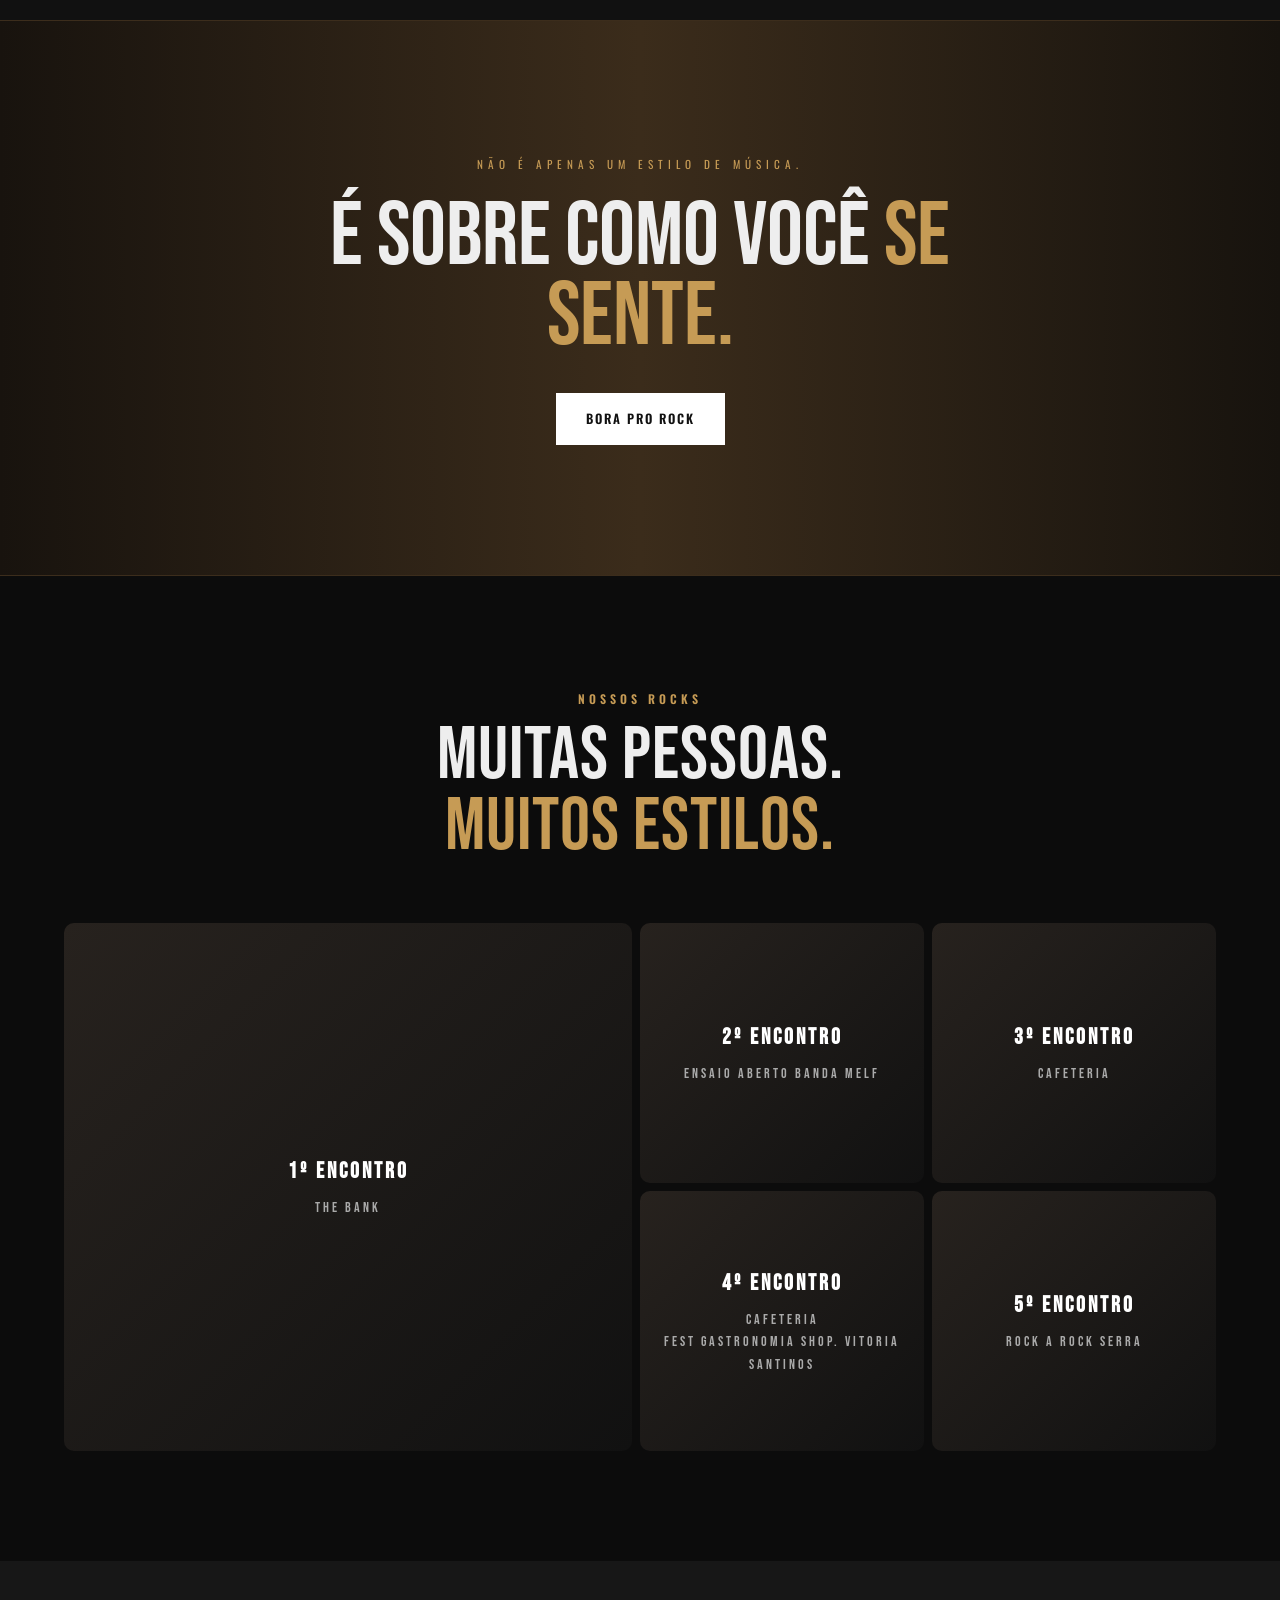
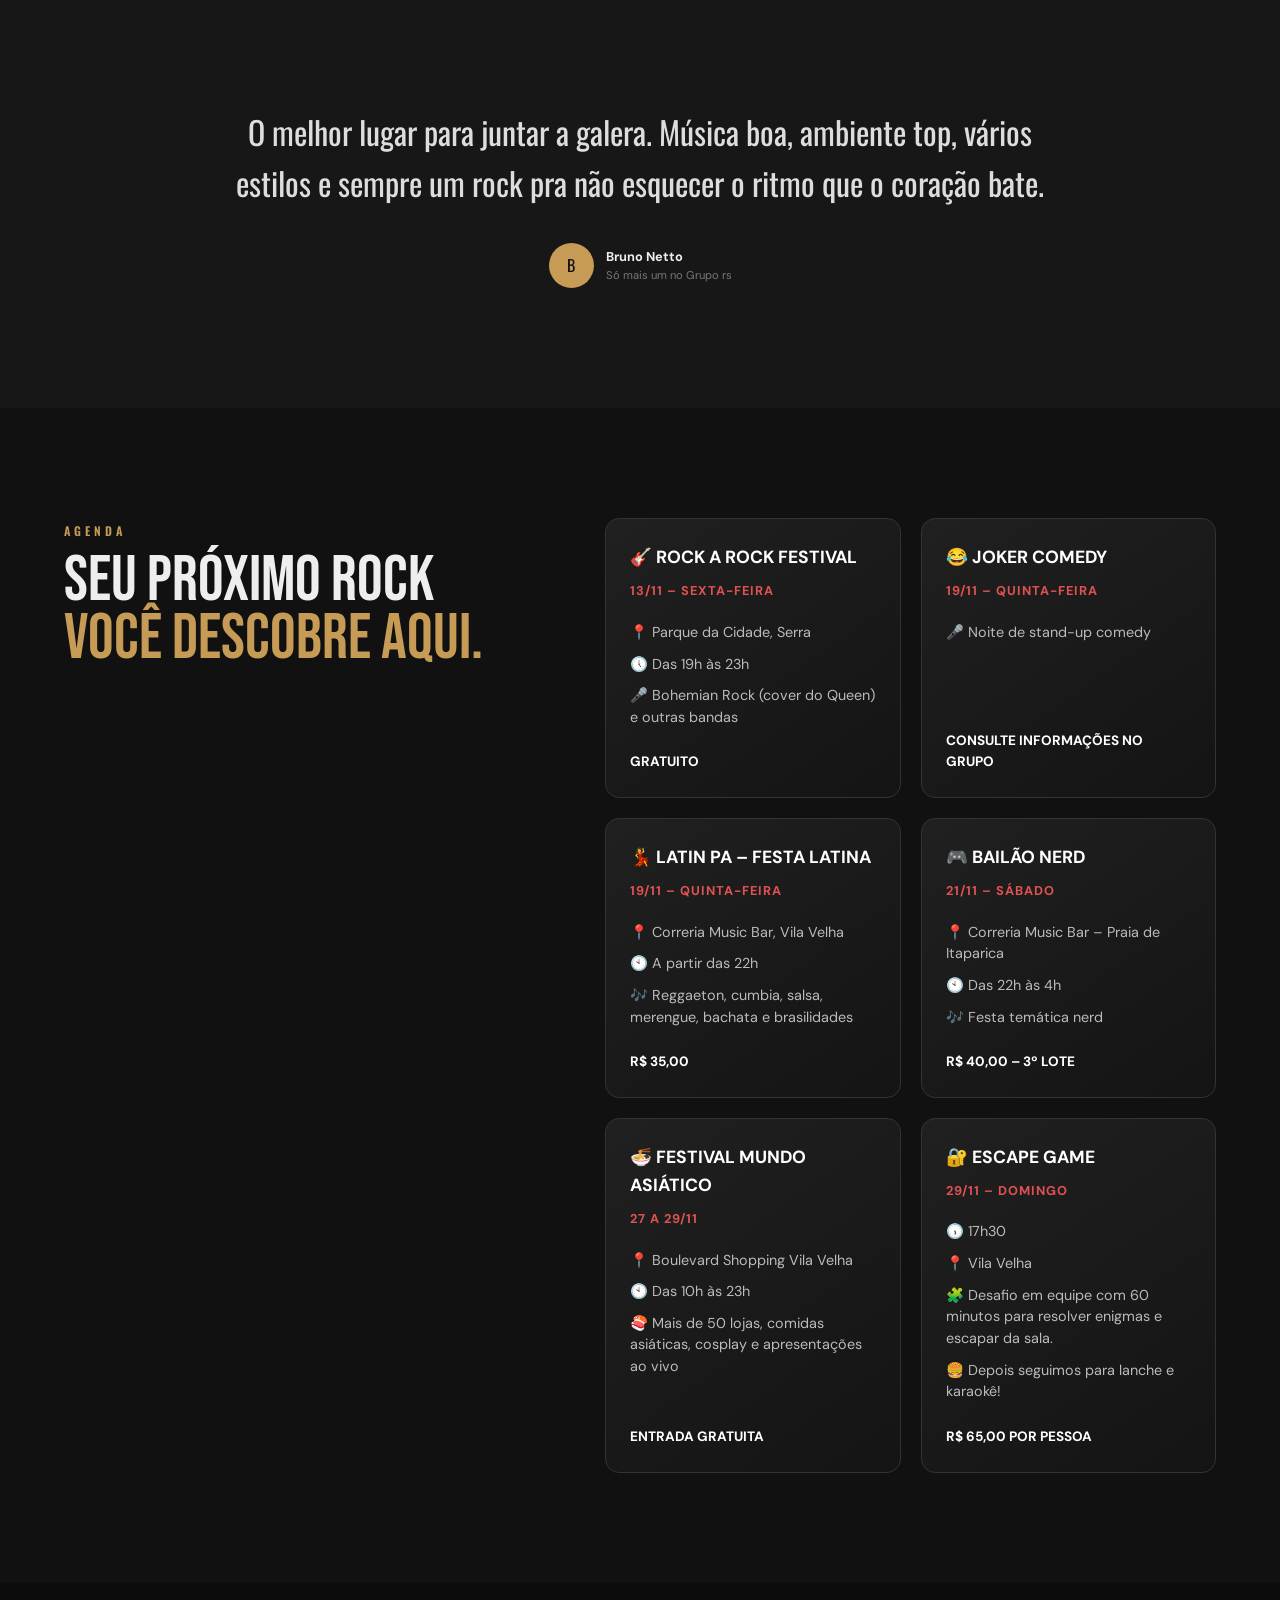
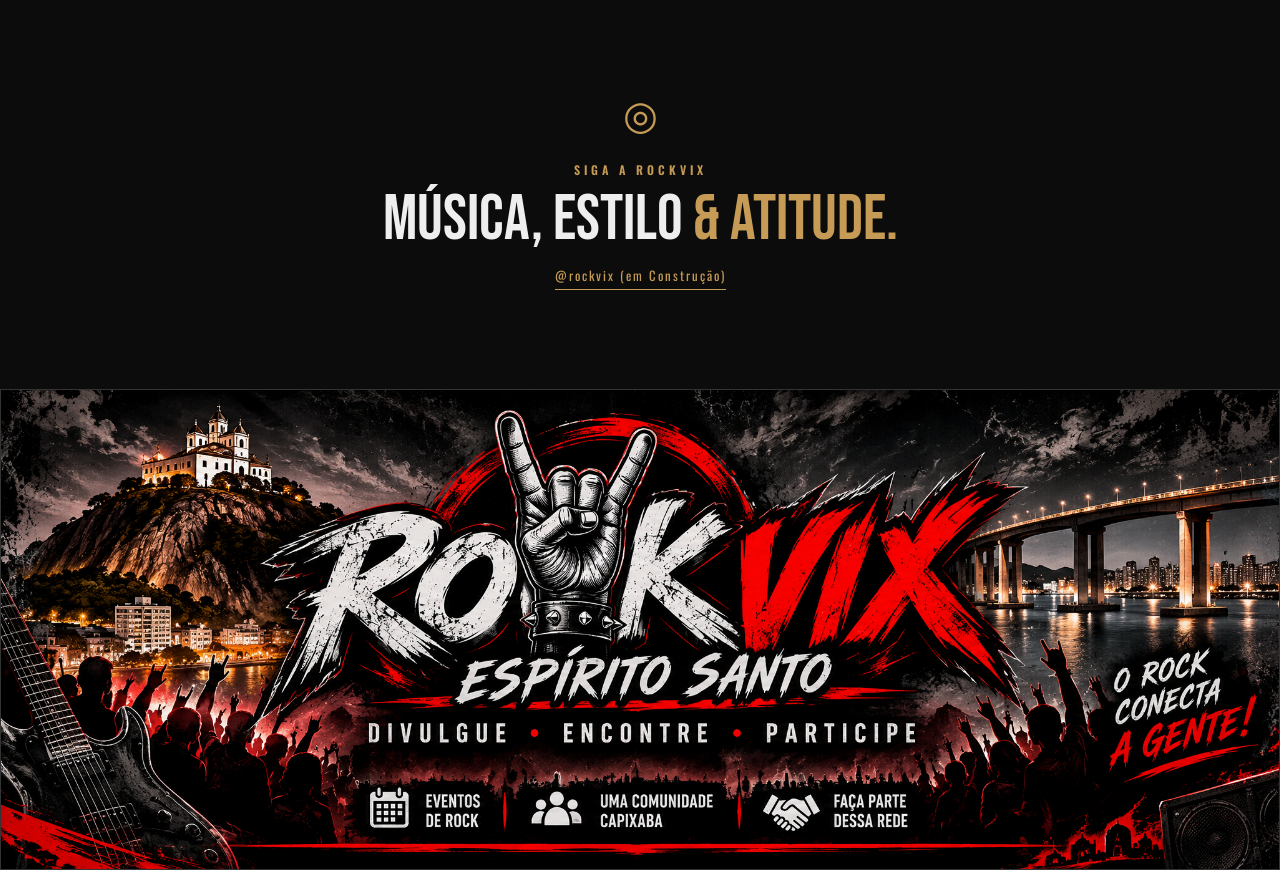
==== commit d6803bc8: "Remove intro section from index.html Removed introductory text and elements from the HTML." ====
--- a/index.html
+++ b/index.html
@@ -56,18 +56,7 @@
 
 <section class="intro">
     <div class="container intro-grid">
-        <div class="intro-number"> 
-        <span class="hero-tag">
-            ESTILOS • ATITUDES • ROCK´N´ROLL
-        </span>
-        <h1>
-           ROCK VIX
-            <span>ONDE O ROCK ACONTECE.</span>
-        </h1>
-        <p>
-            Mais que um estilo de música. Um portal para experiências musicais.
-        </p>
-        </div>
+        <div class="intro-number"> </div>
         <div class="intro-content">
             <h2>
                 Aqui o rock
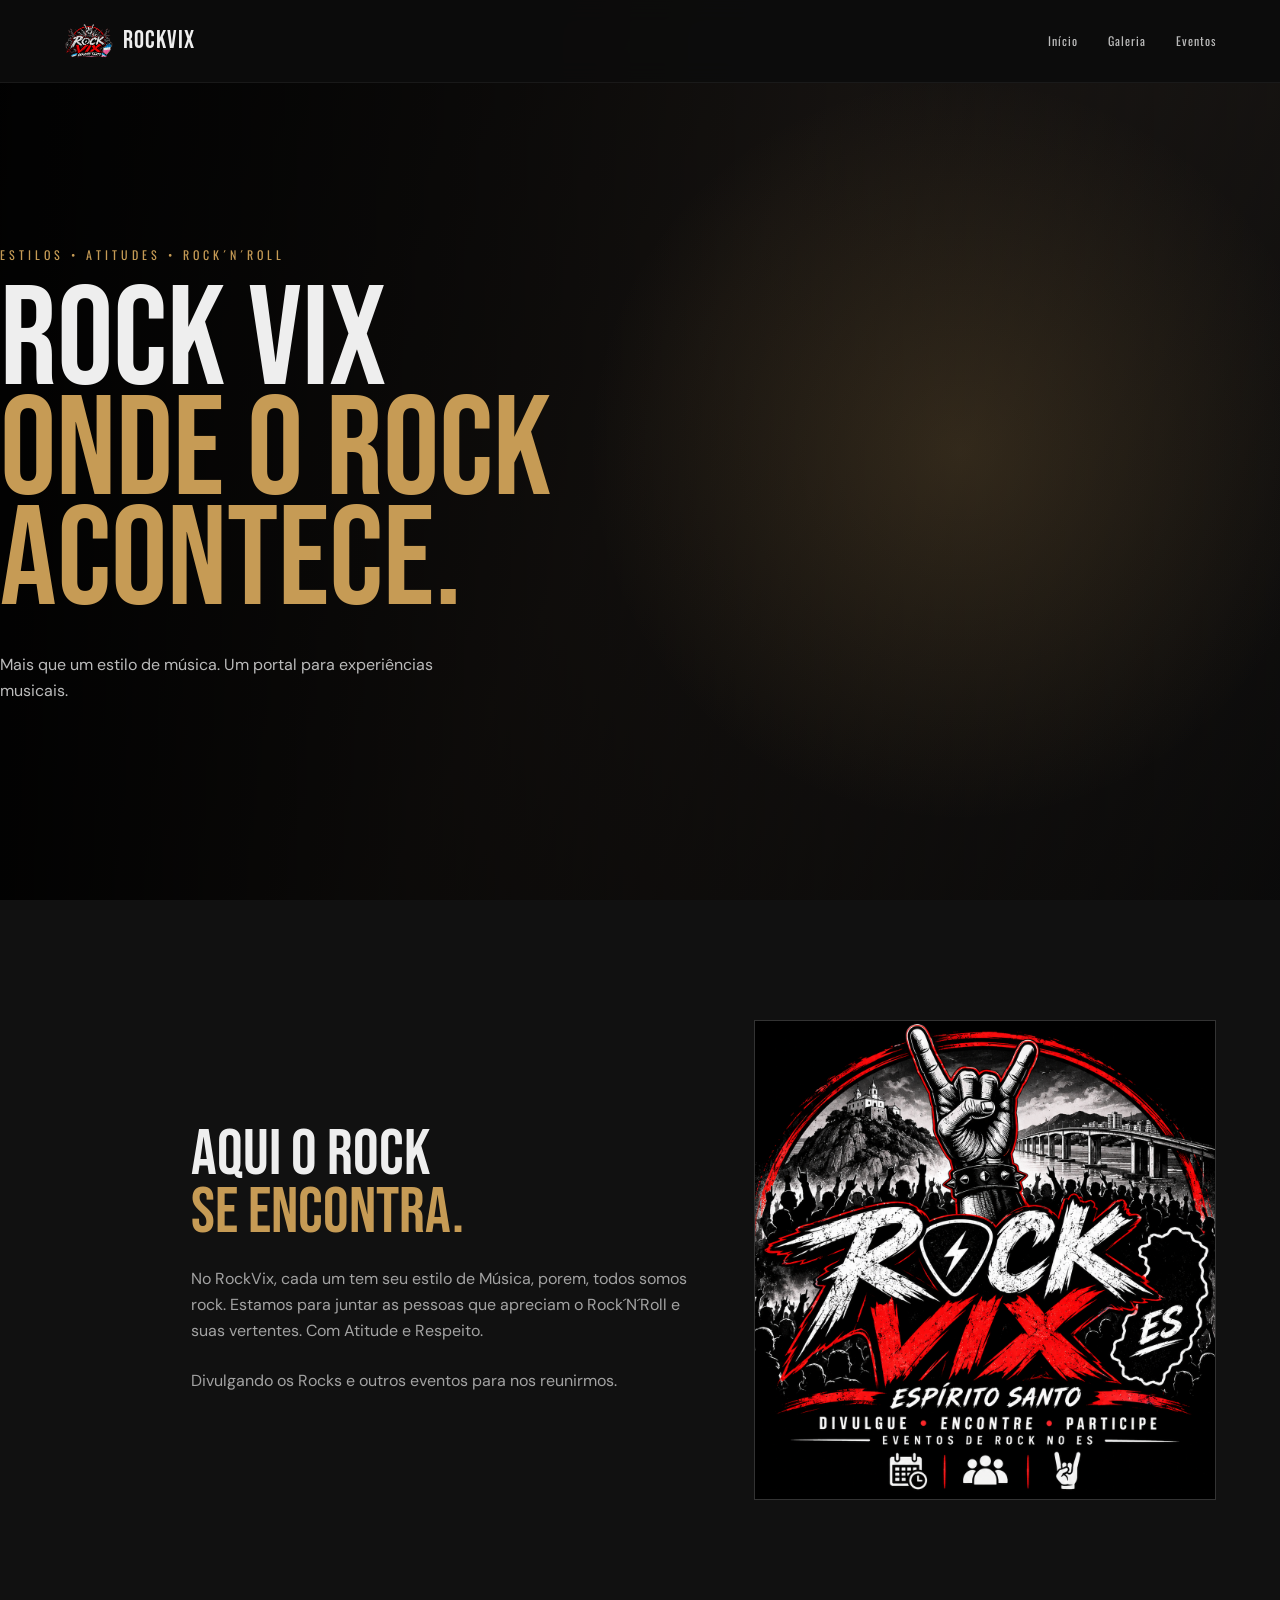
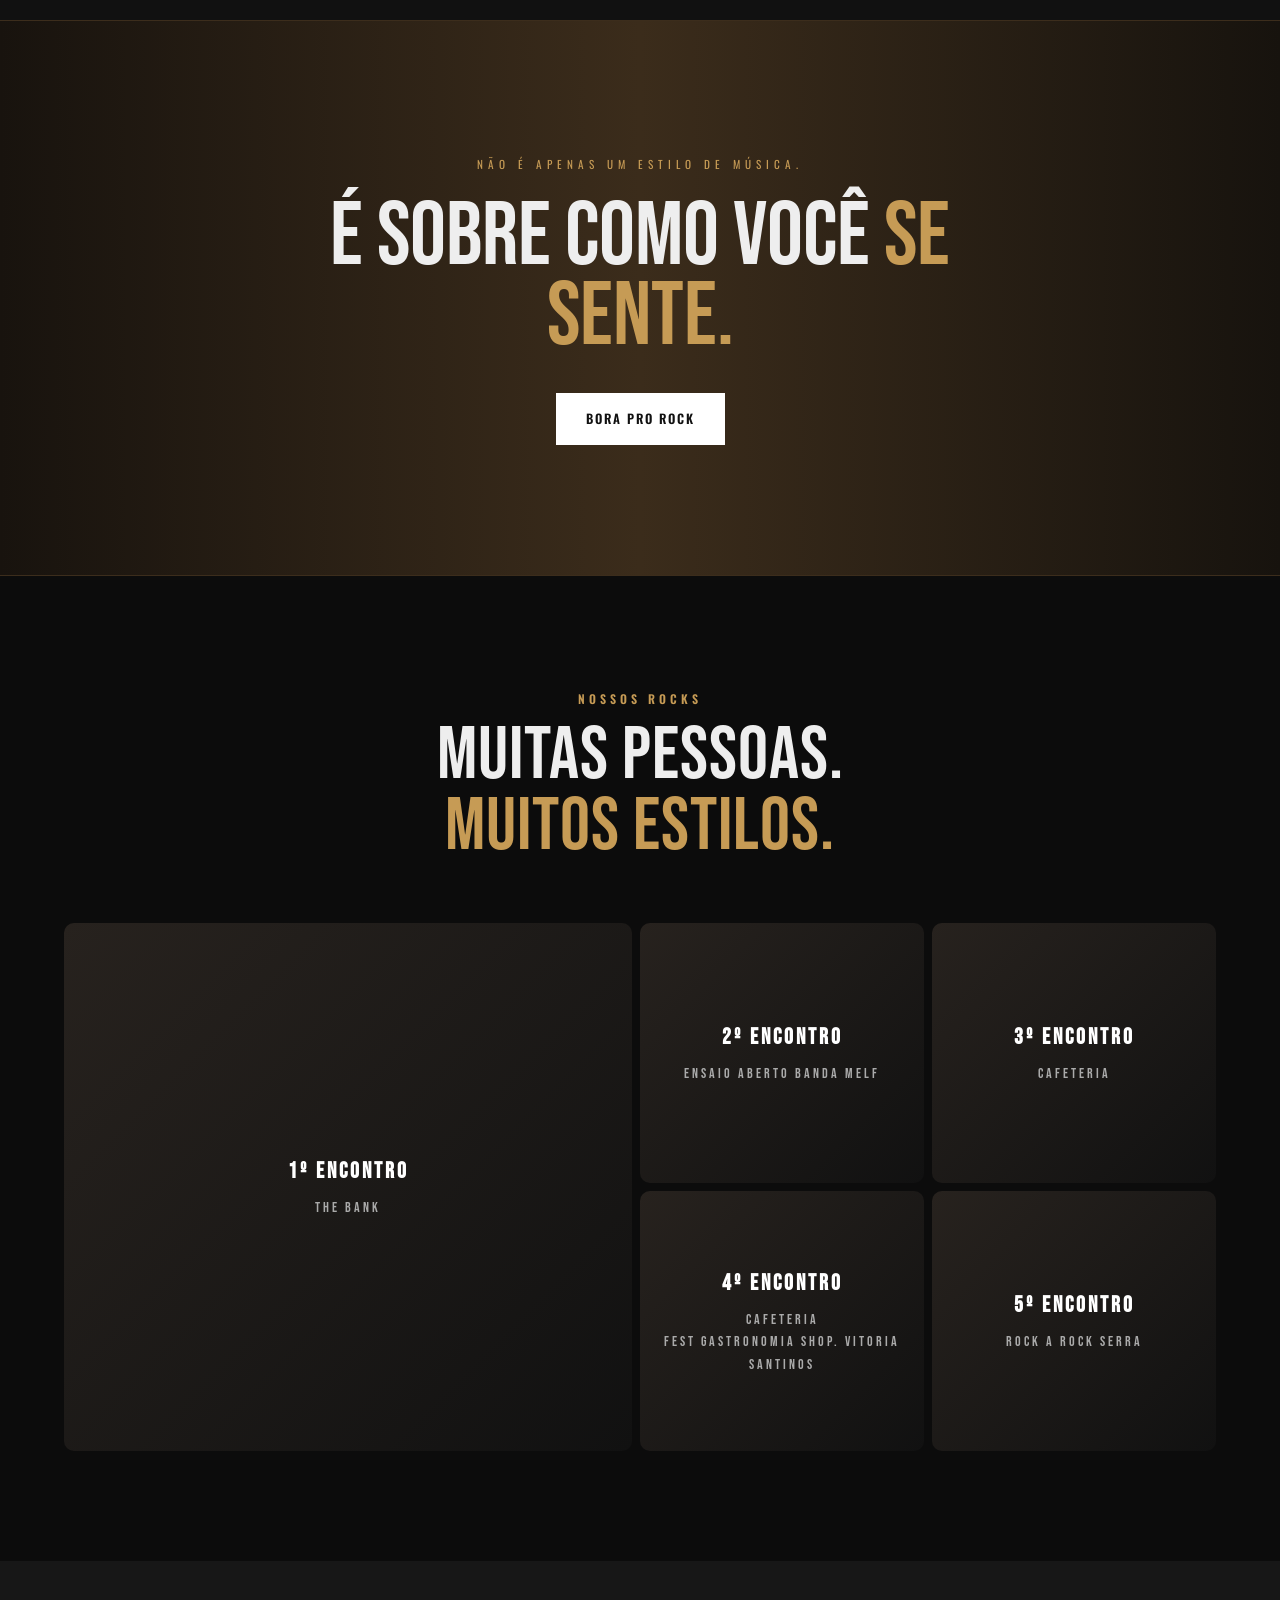
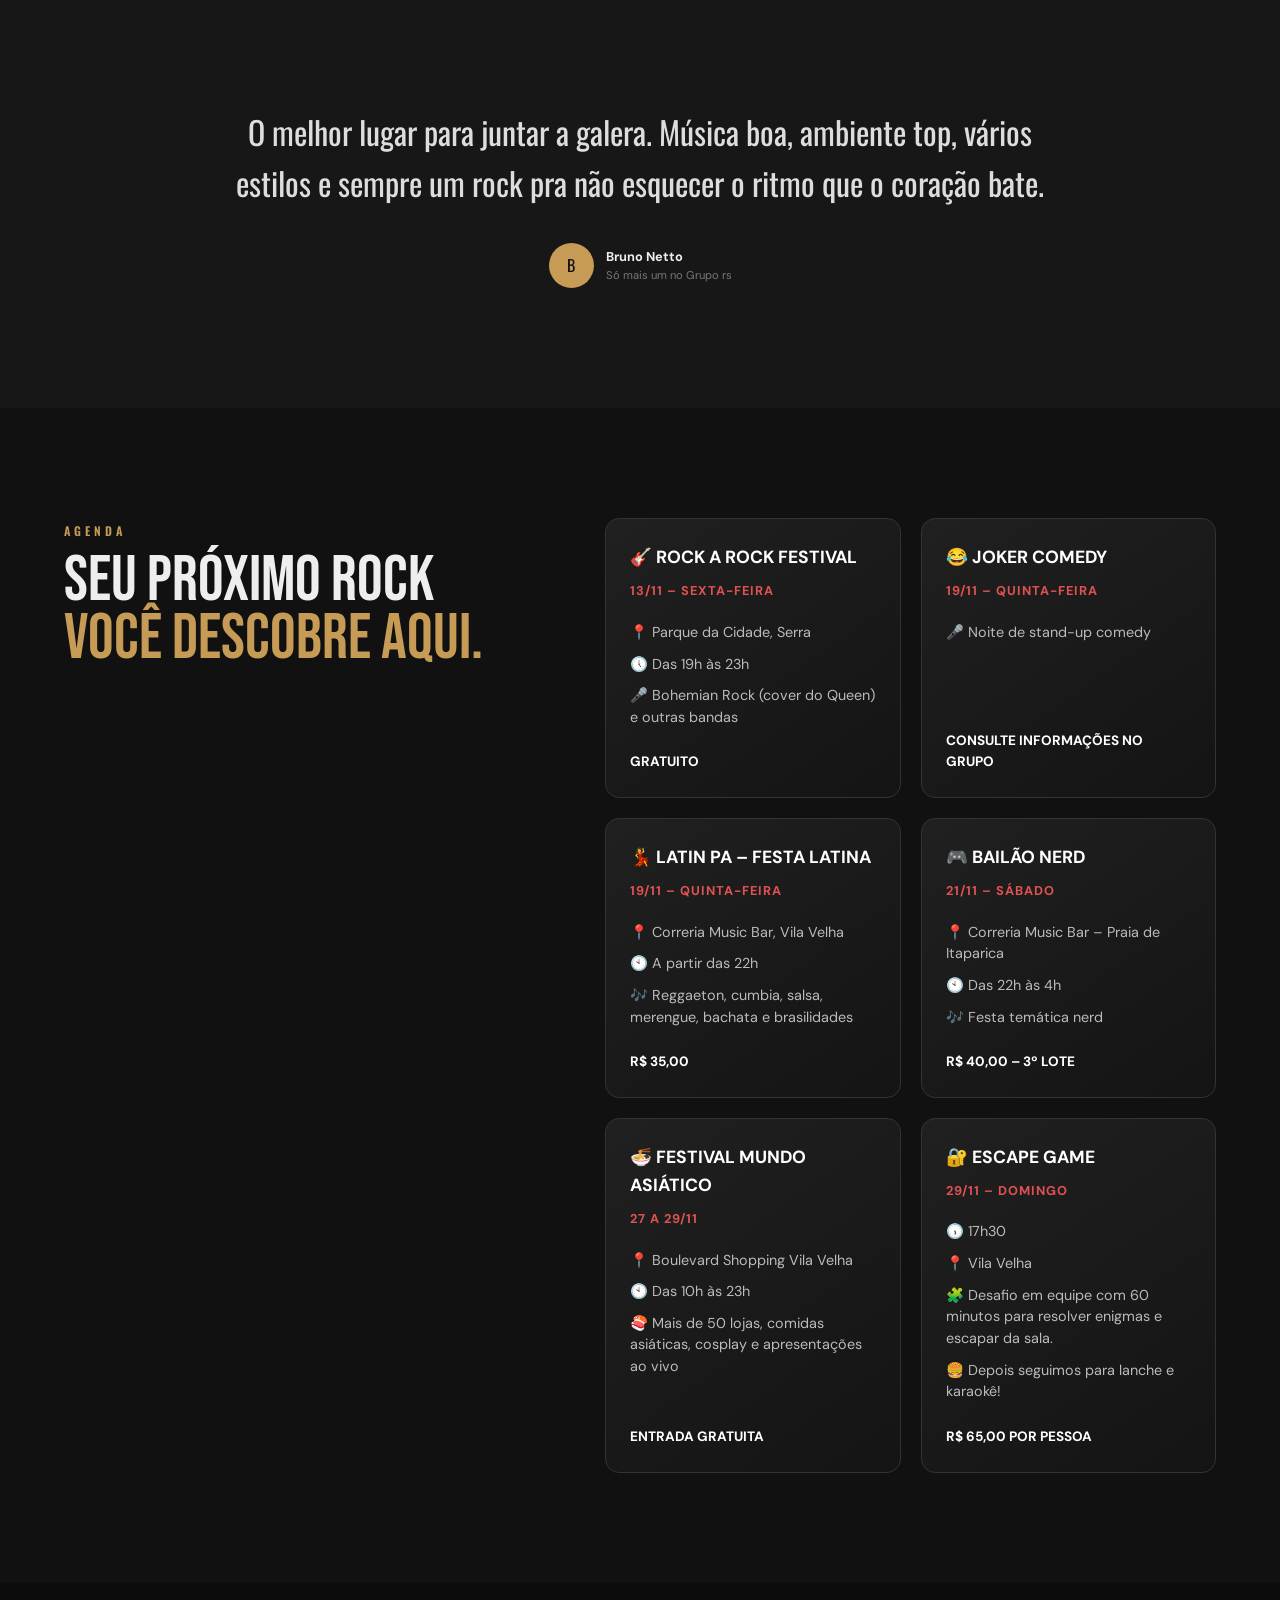
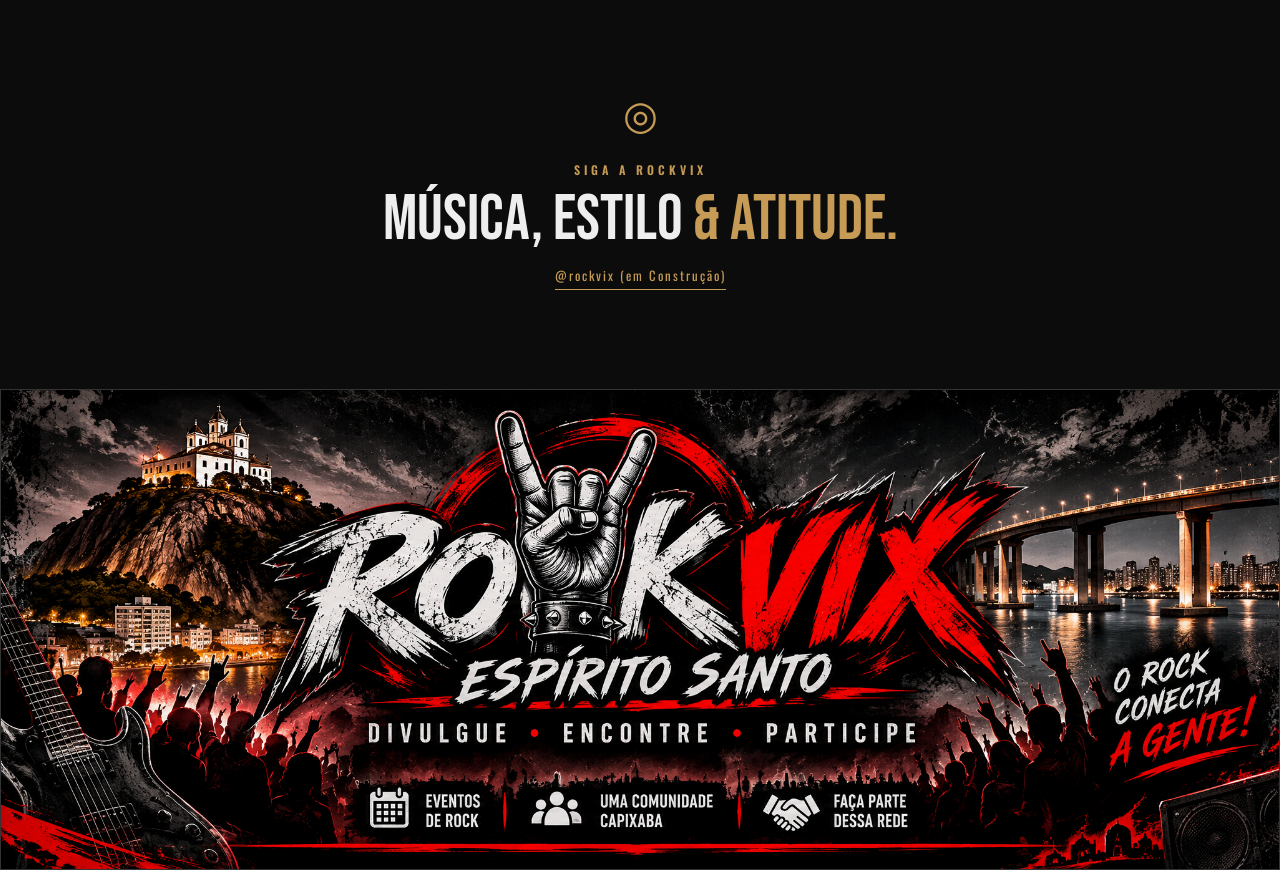
==== commit 2648f2e9: "Fix HTML structure and add intro image section" ====
--- a/index.html
+++ b/index.html
@@ -50,7 +50,12 @@
         <p>
             Mais que um estilo de música. Um portal para experiências musicais.
         </p>
-    </div>
+    </div
+        <div class="intro-image">
+            <div class="image-box">
+                    <img alt="Rockvix-logo" src="logo.png"/>
+            </div>
+        </div>
 </section>
 
 
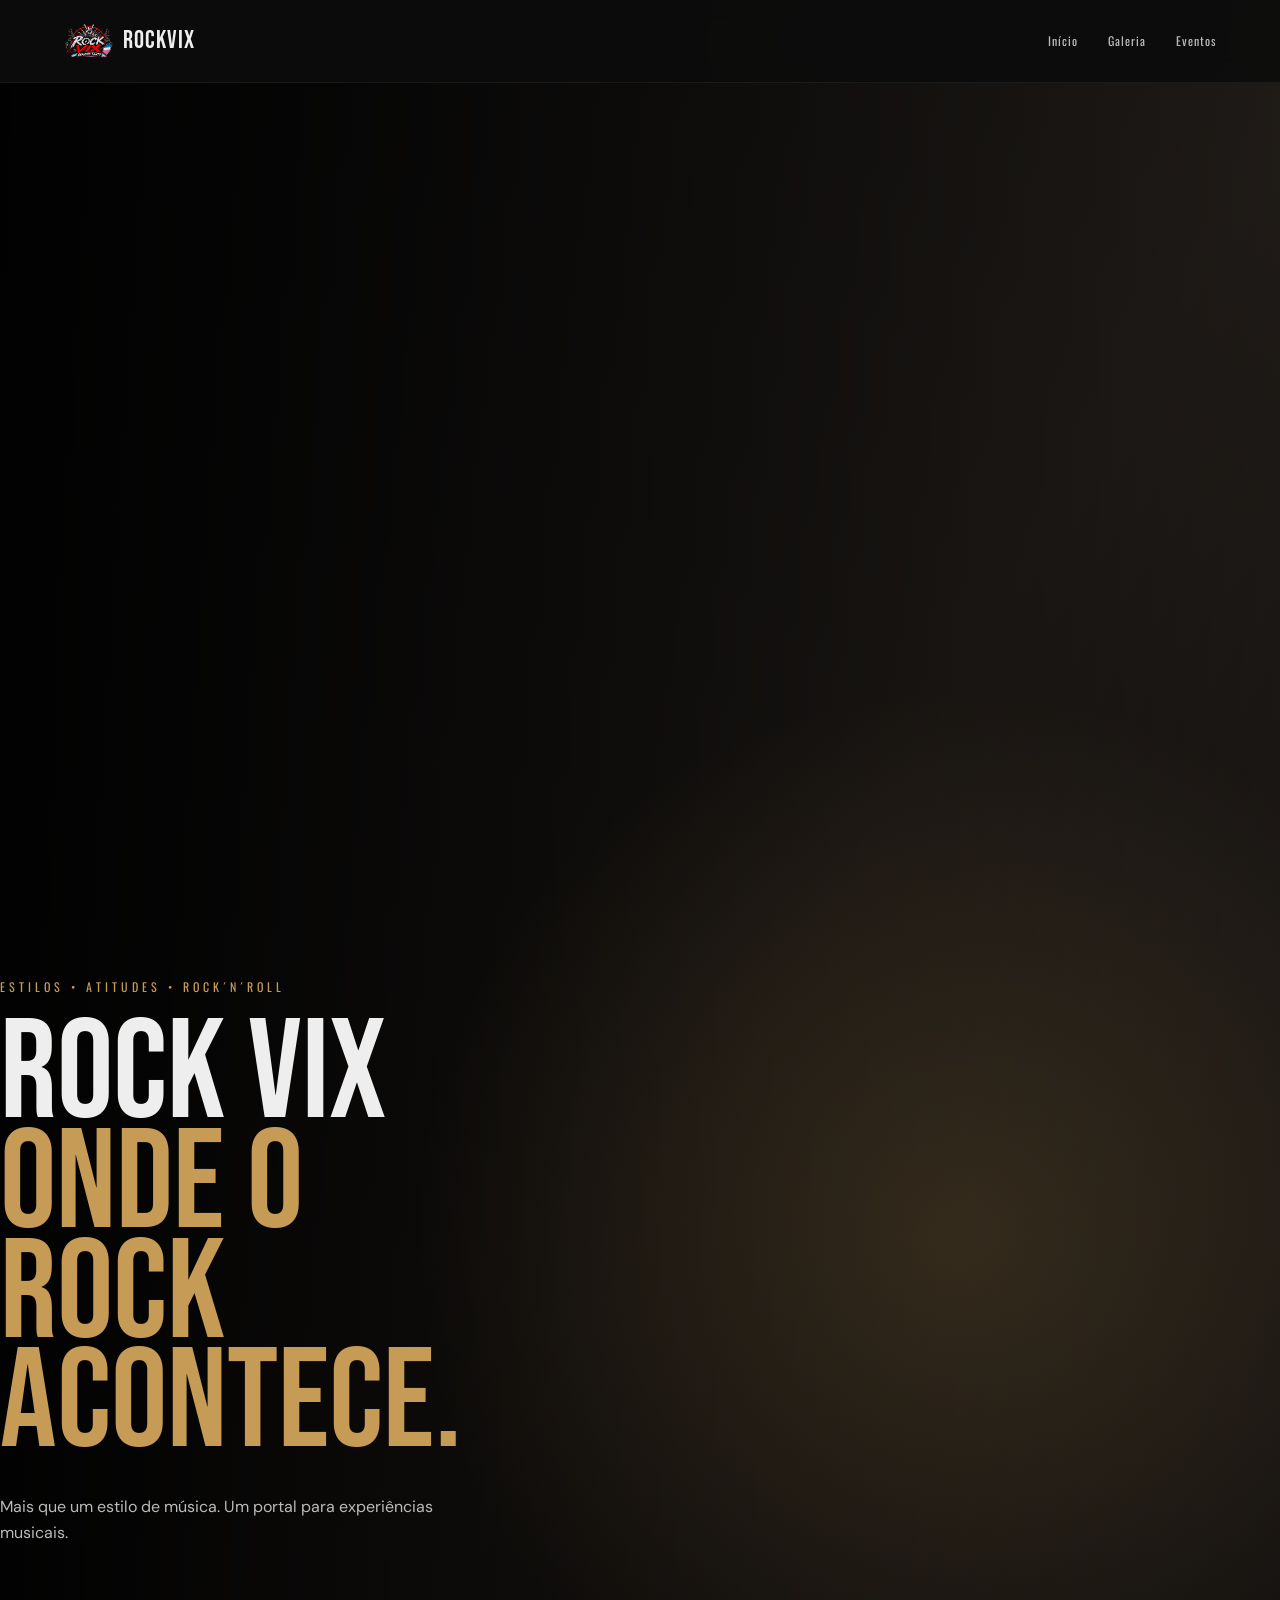
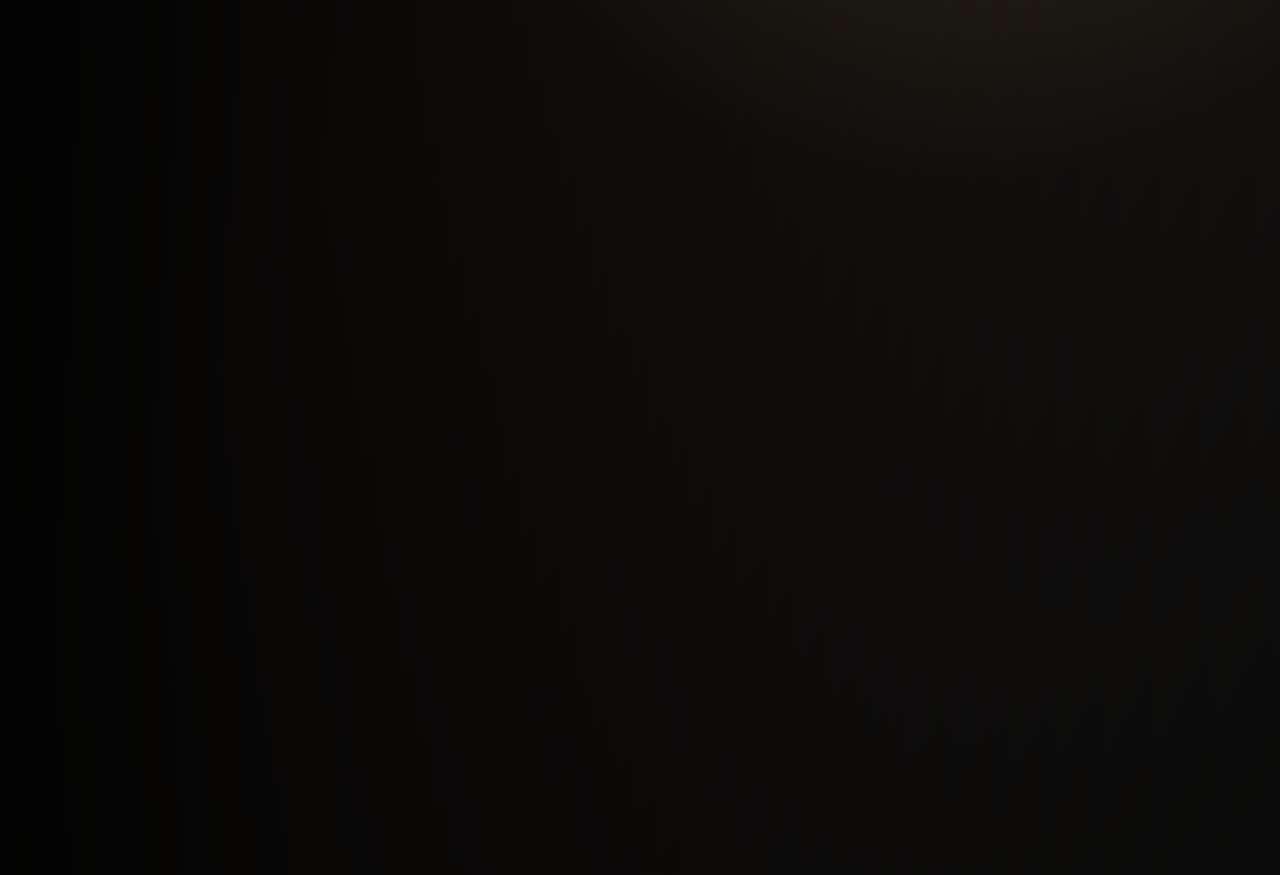
==== commit 1e445427: "Remove intro-image section from index.html Removed the intro-image section from the index.html file." ====
--- a/index.html
+++ b/index.html
@@ -51,11 +51,6 @@
             Mais que um estilo de música. Um portal para experiências musicais.
         </p>
     </div
-        <div class="intro-image">
-            <div class="image-box">
-                    <img alt="Rockvix-logo" src="logo.png"/>
-            </div>
-        </div>
 </section>
 
 
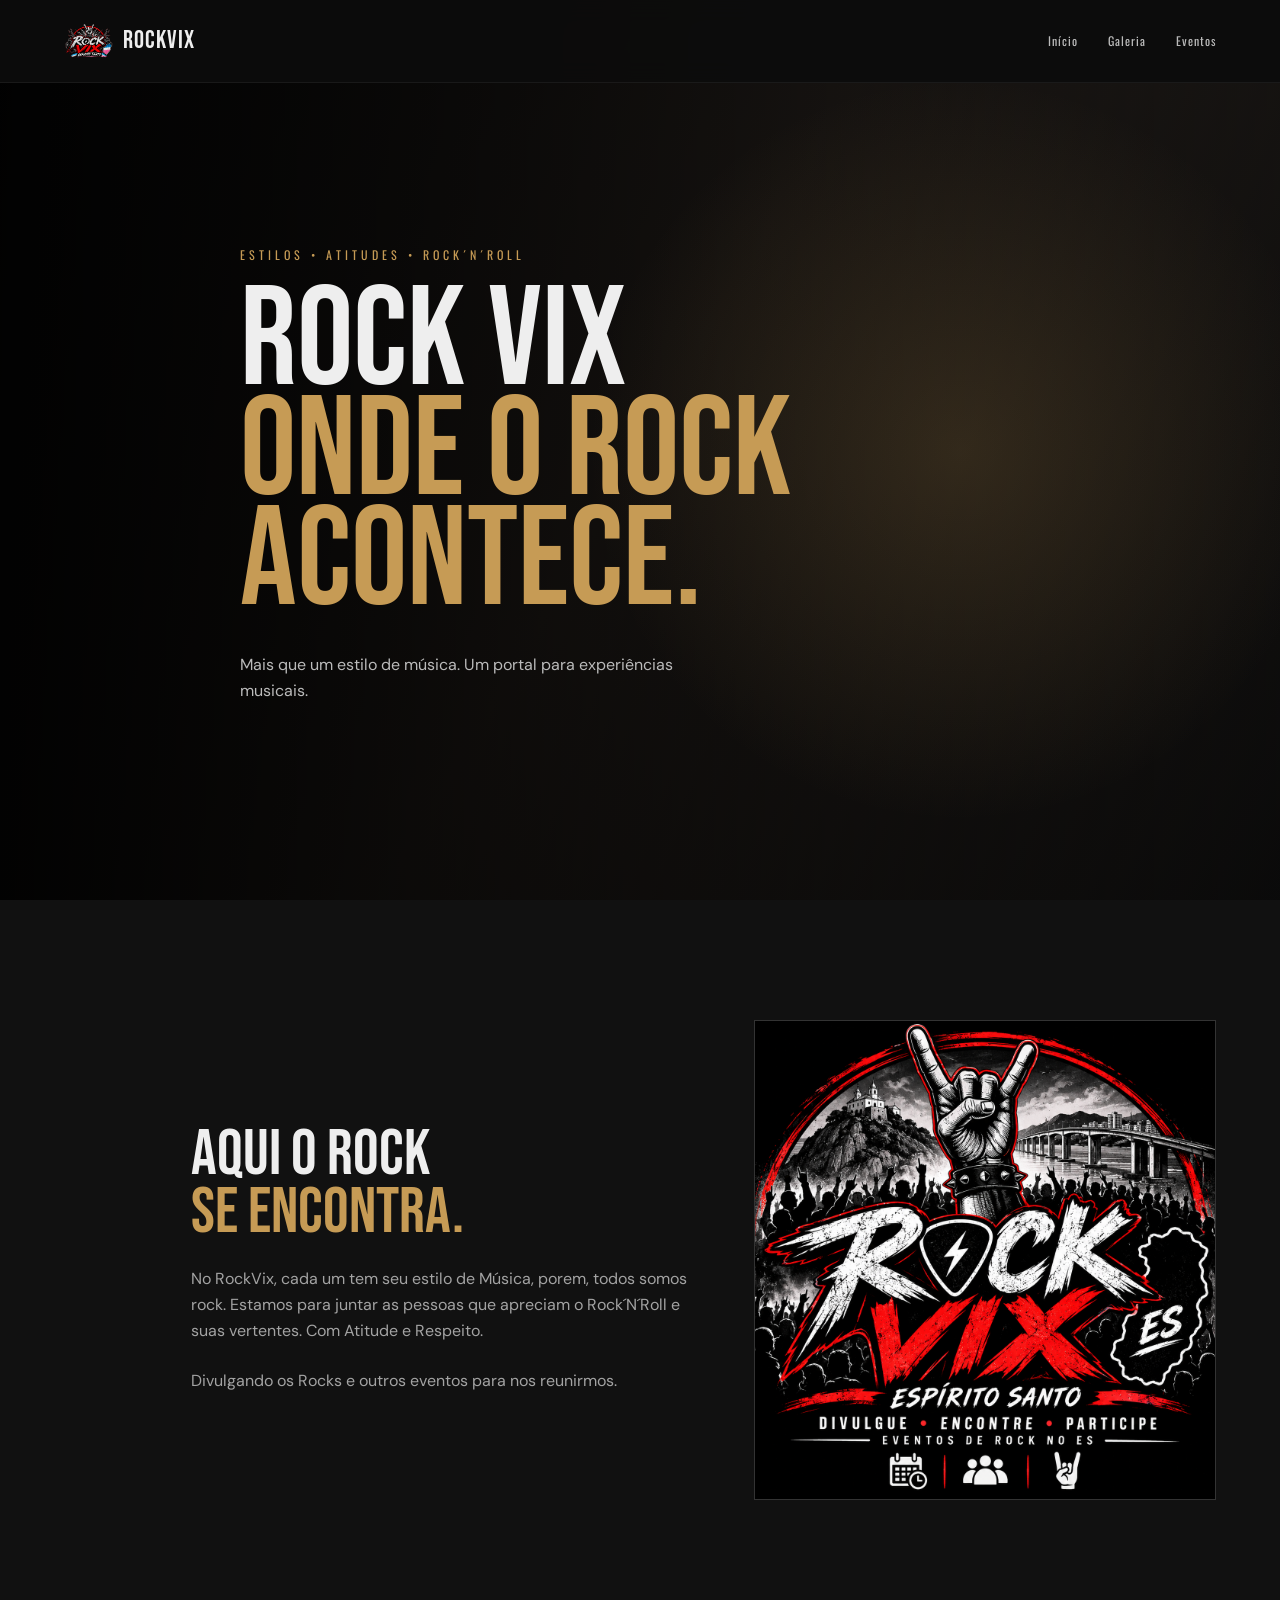
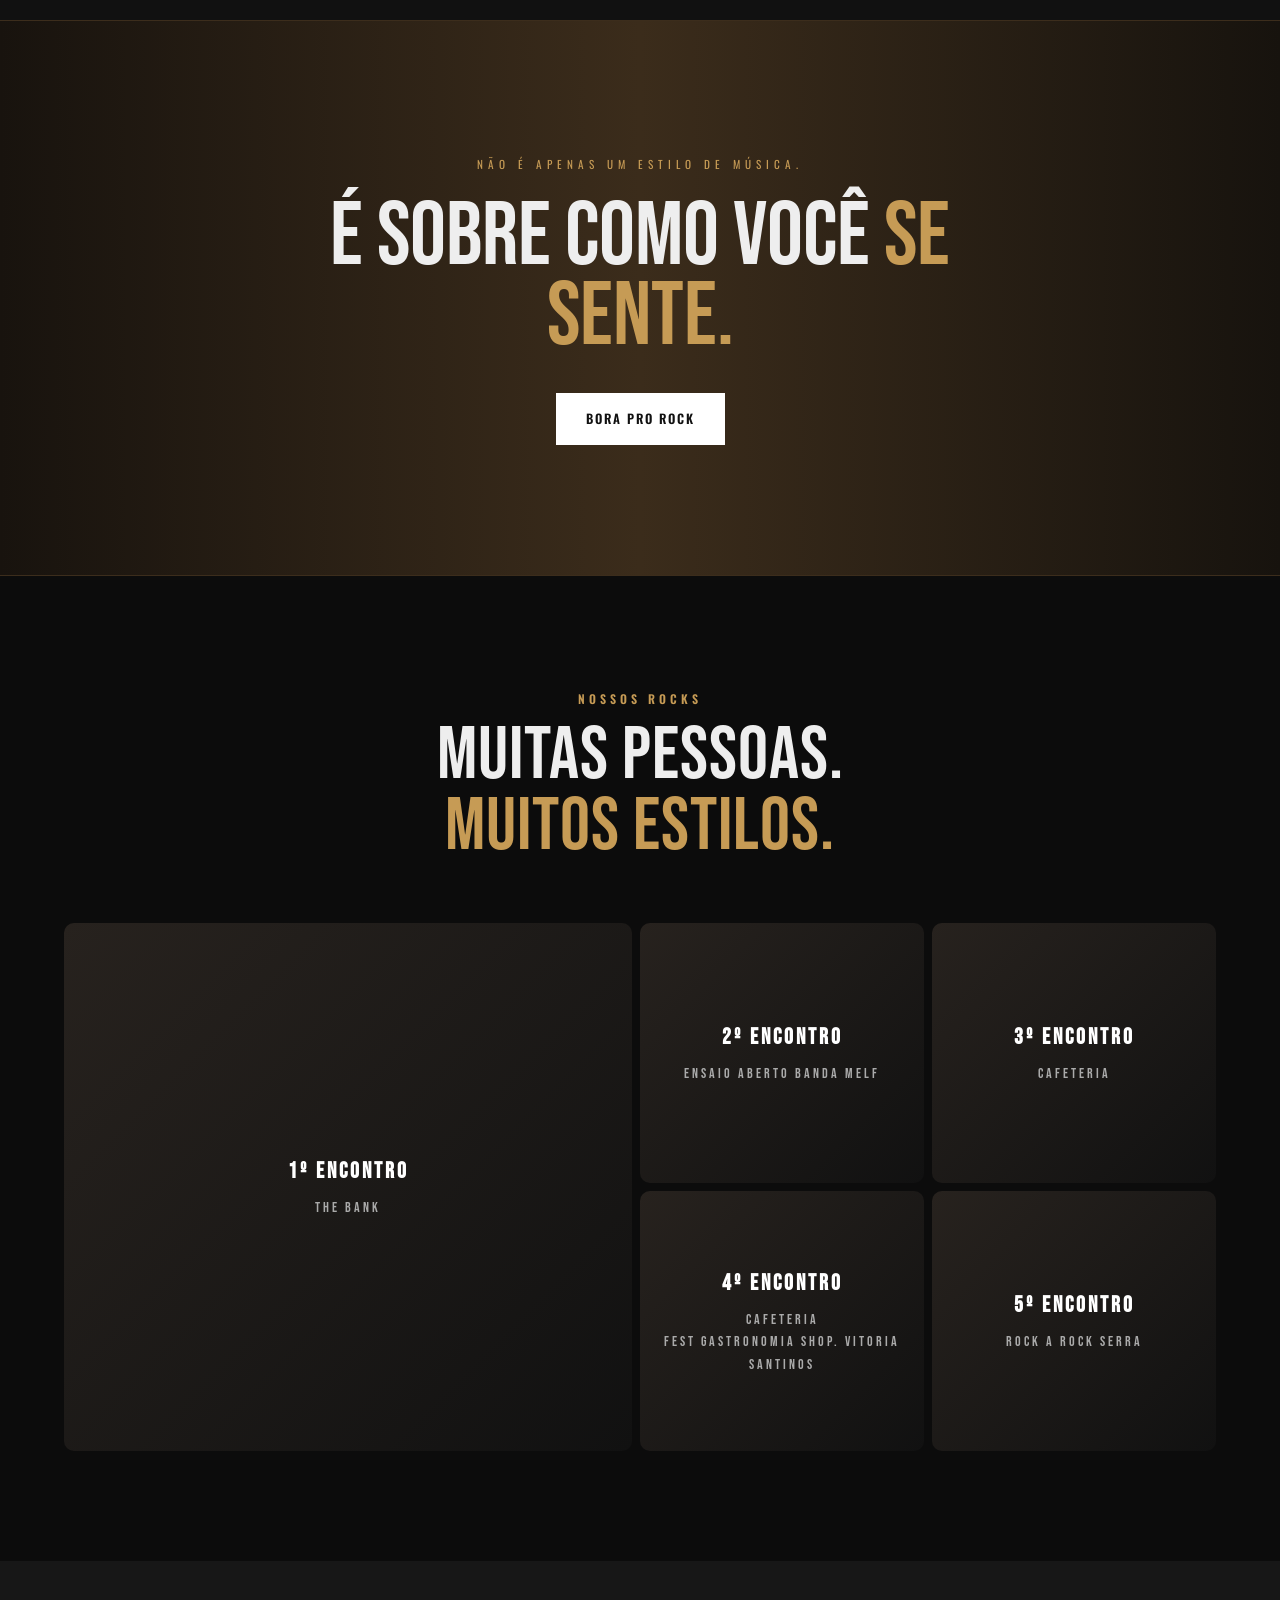
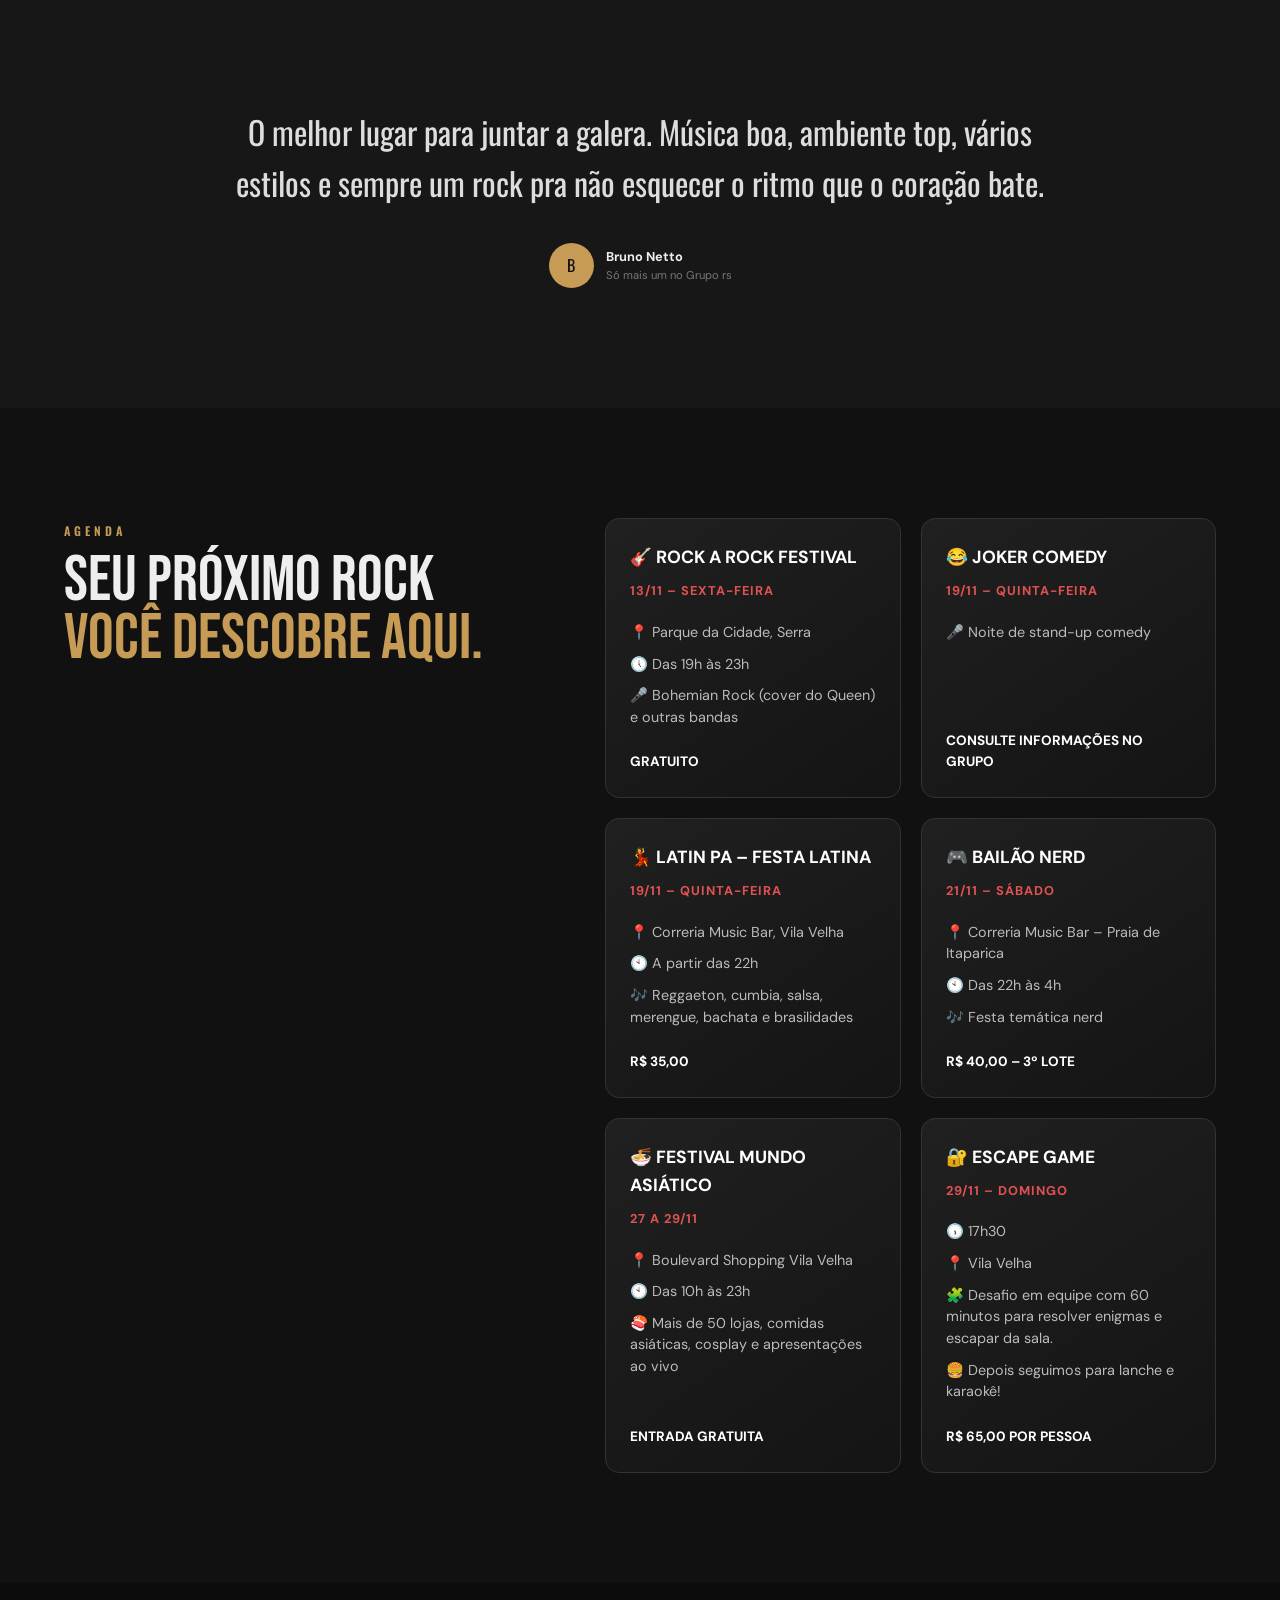
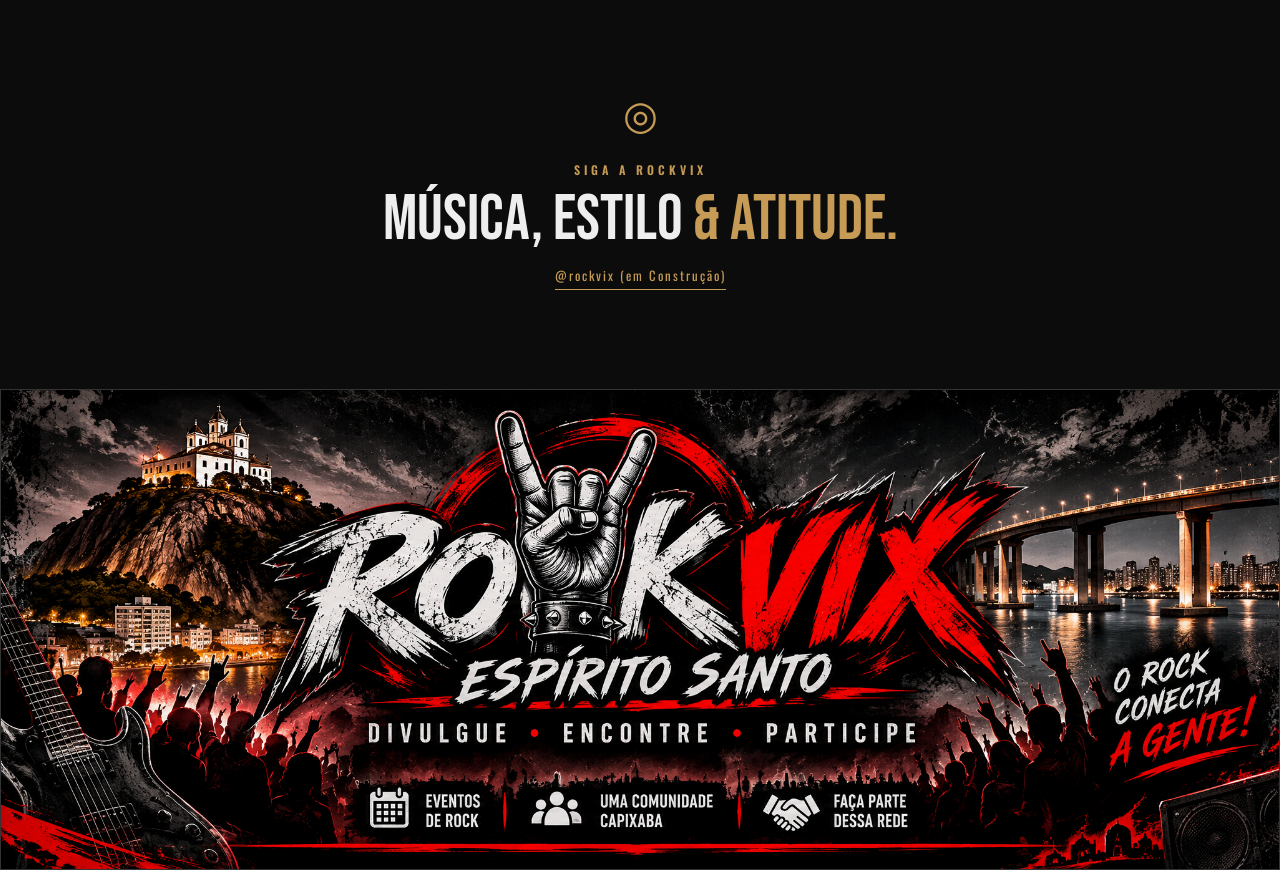
==== commit 176a08fe: "Fix closing tag for div in index.html" ====
--- a/index.html
+++ b/index.html
@@ -50,7 +50,7 @@
         <p>
             Mais que um estilo de música. Um portal para experiências musicais.
         </p>
-    </div
+    </div>
 </section>
 
 
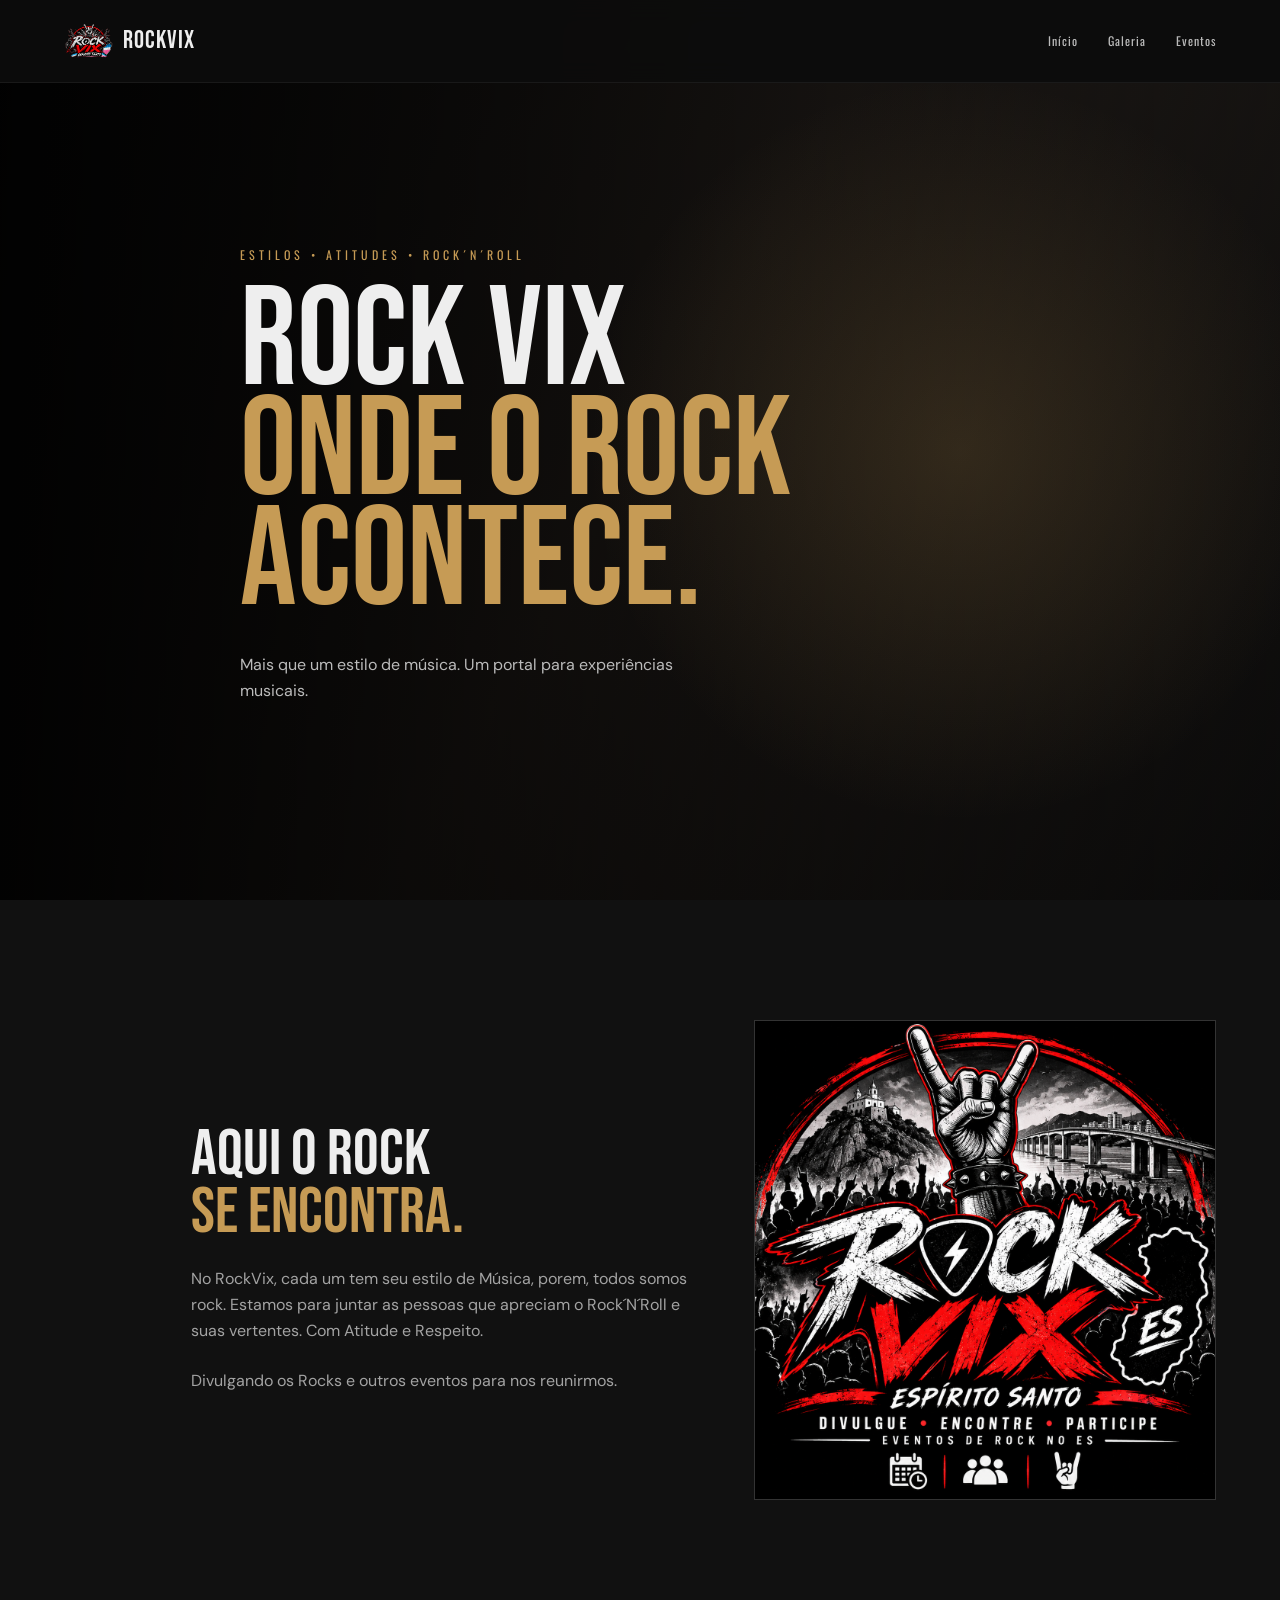
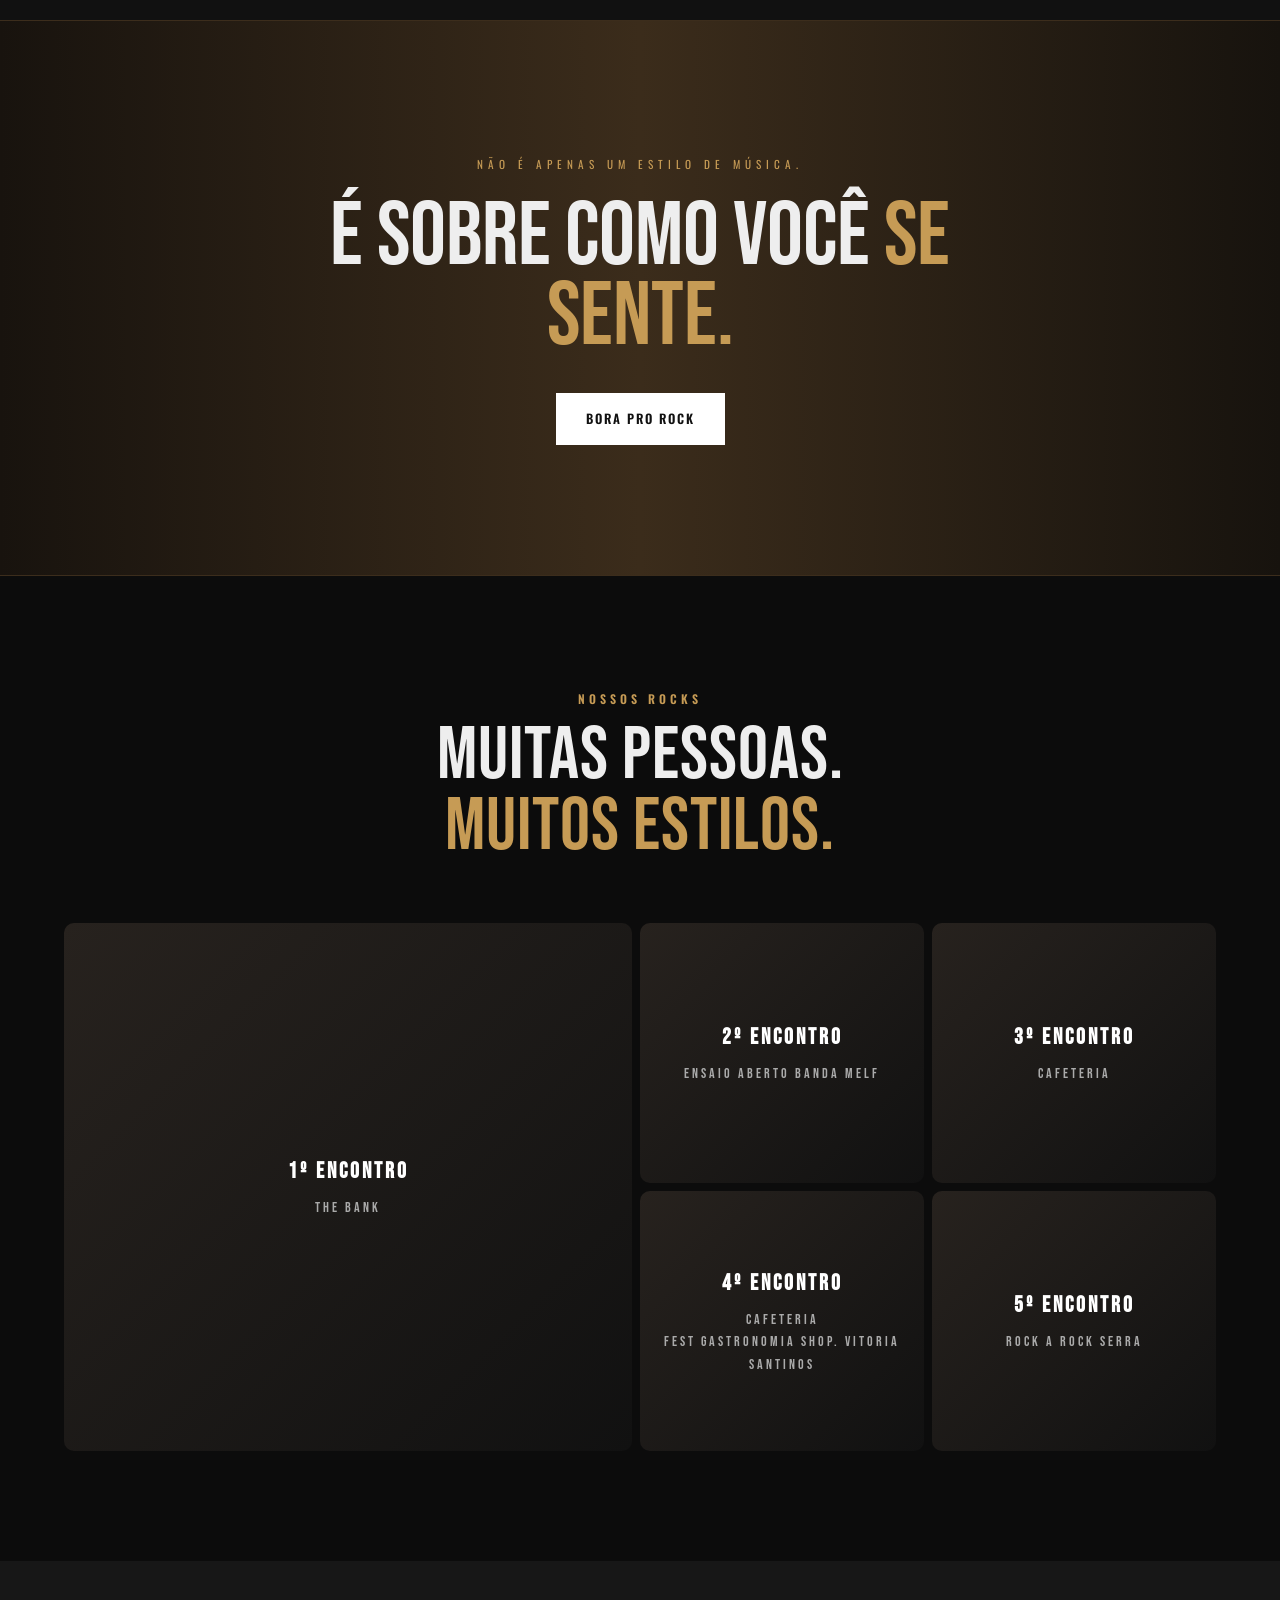
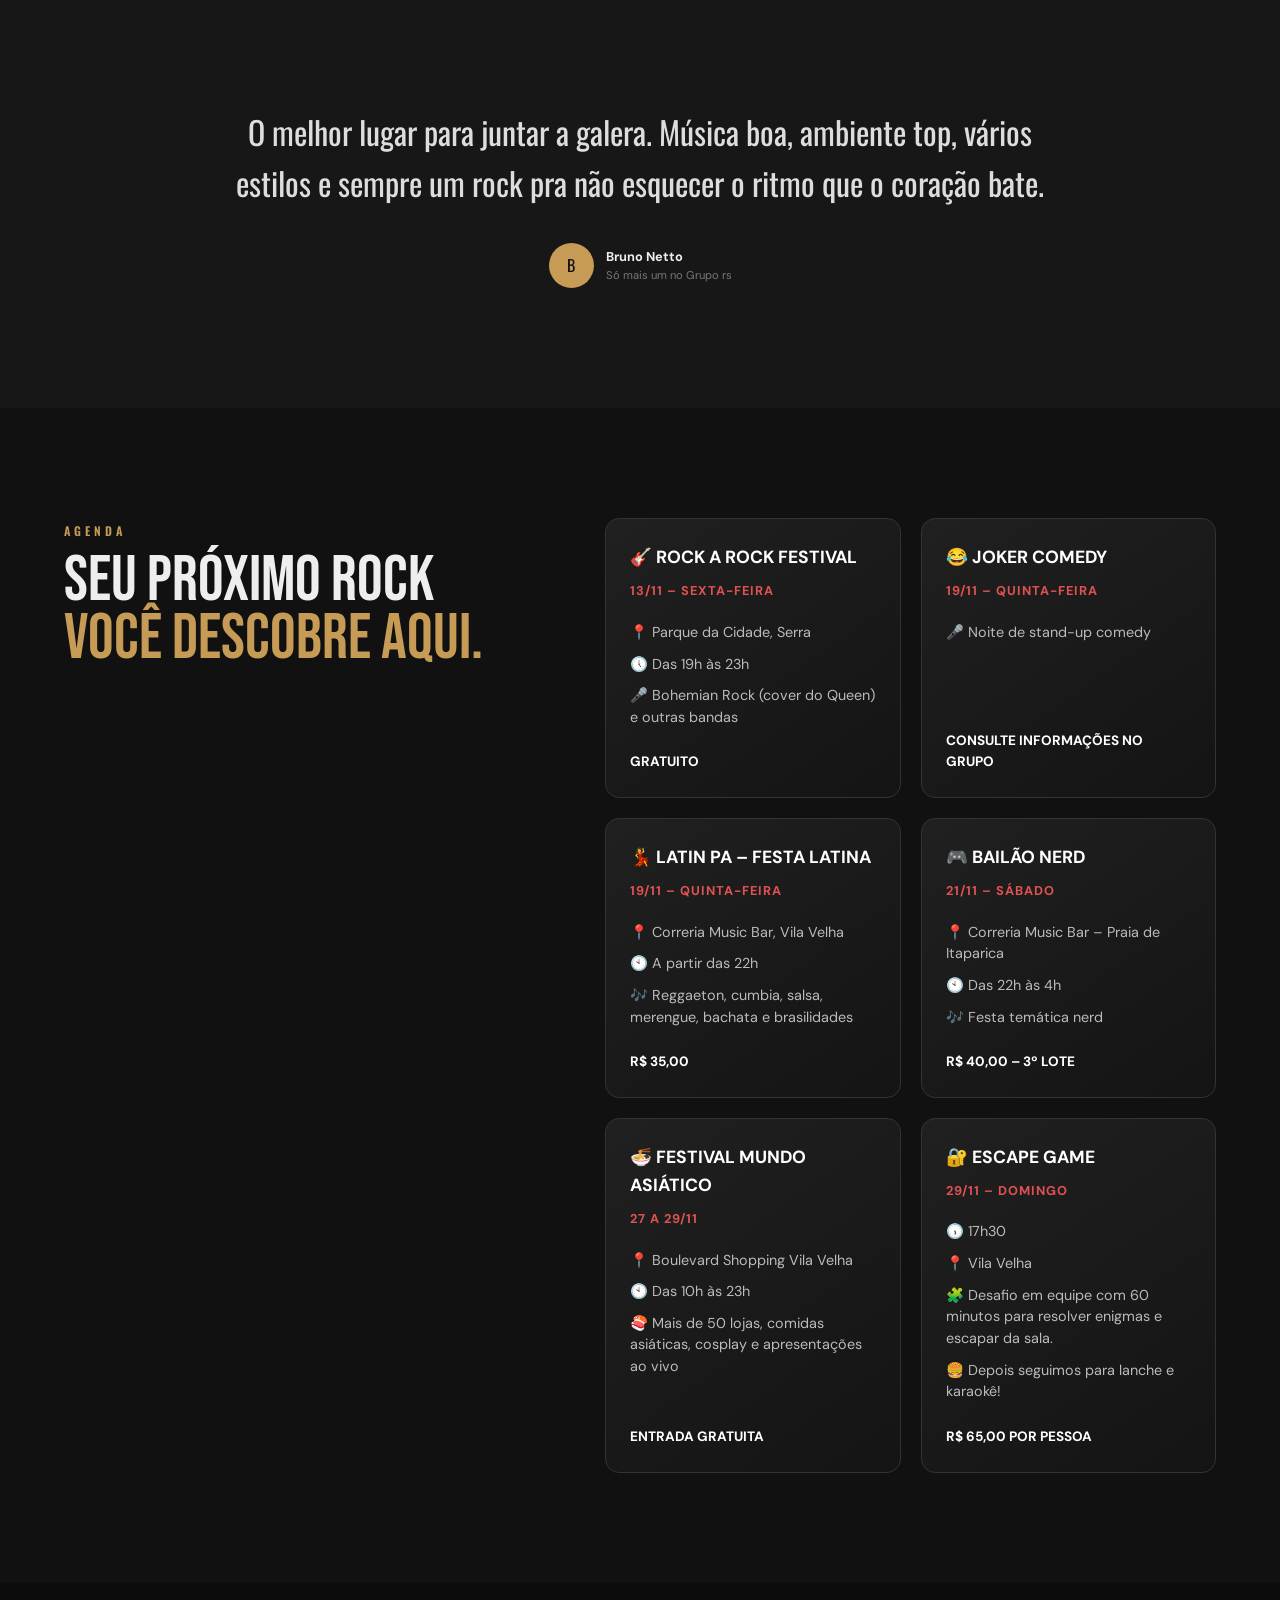
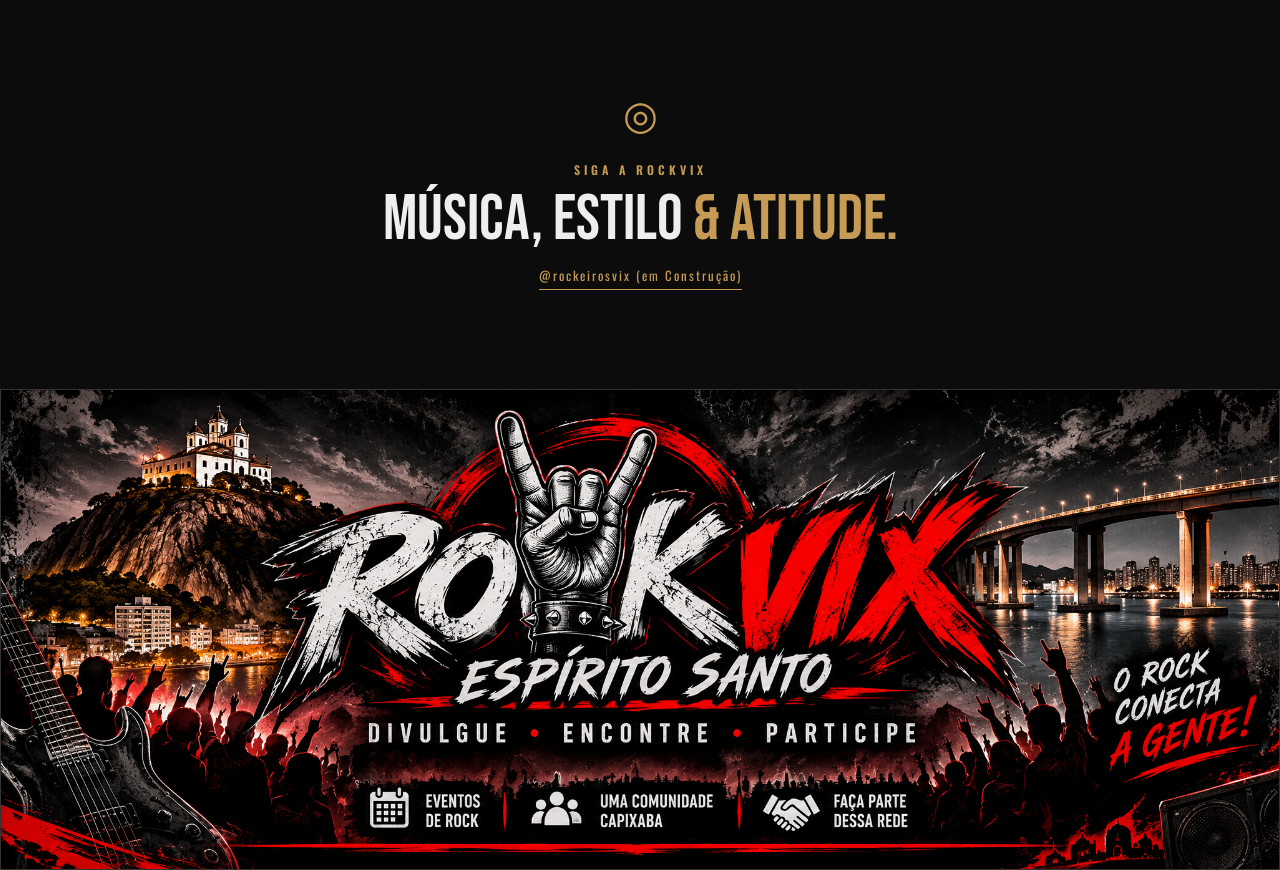
==== commit fb6bf5c4: "Update Instagram link and handle name change" ====
--- a/index.html
+++ b/index.html
@@ -130,7 +130,7 @@
                 </div>
             </a>
 
-            <a href="galerias/galera.html" class="gallery-item">
+            <a href="encontro4.html" class="gallery-item">
                 <div class="gallery-placeholder">
                     <h3>4º Encontro</h3>
                     <span>Cafeteria</span>
@@ -254,8 +254,8 @@
             música, estilo
             <span>& atitude.</span>
         </h2>
-        <a href="https://www.instagram.com/" target="_blank" class="instagram-link">
-            @rockvix (em Construção)
+        <a href="https://www.instagram.com/rockeirosvix/" target="_blank" class="instagram-link">
+            @rockeirosvix (em Construção)
         </a>
     </div>
 </section>
